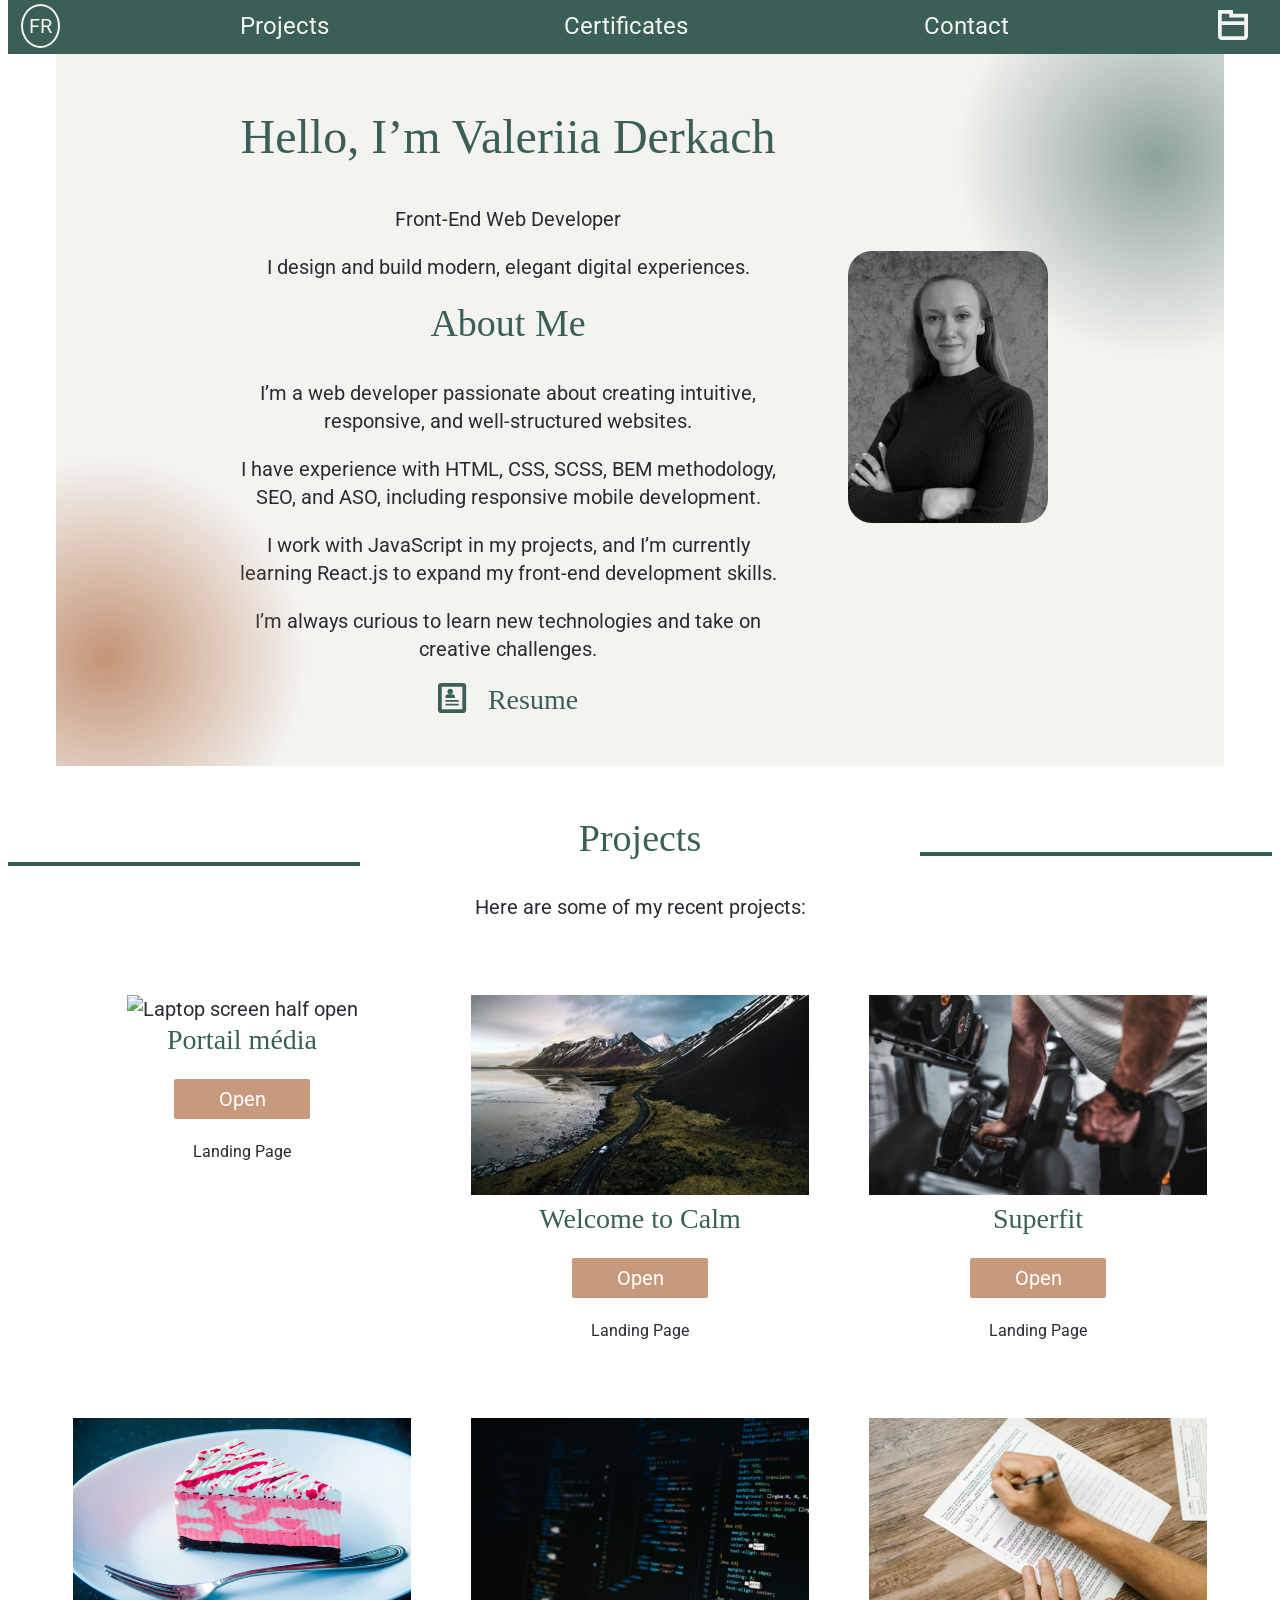
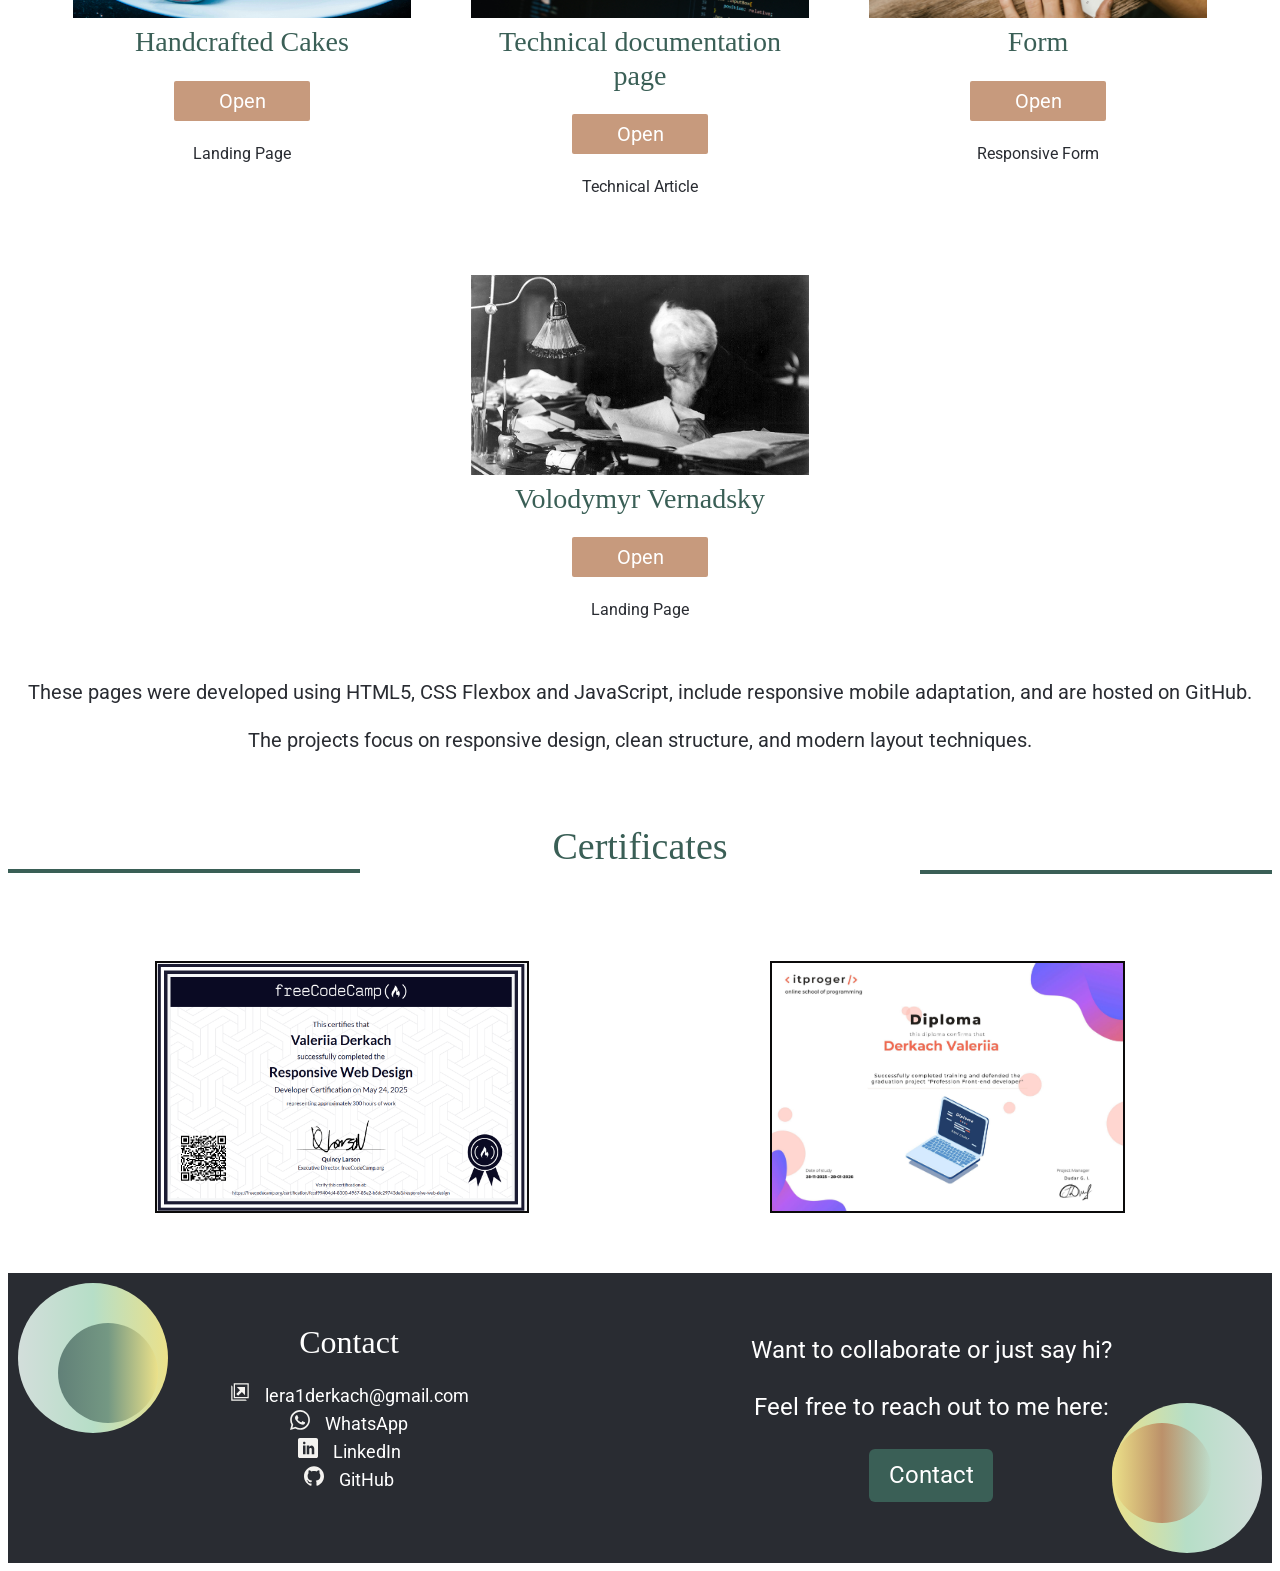
==== index.html @ 442e45a2 "Update index.html" ====
<!DOCTYPE html>
<html lang="en">
  <head>
    <meta charset="UTF-8">
    <meta name="viewport" content="width=device-width, initial-scale=1.0">
    <title>Front‑End Web Developer Valeriia Derkach</title>
    <meta name="description"
    content="Front-end development portfolio: responsive, well-structured projects using HTML, CSS & JS. Let’s build something great together.">
    <!-- Fons -->
    <link rel="preconnect" href="https://fonts.googleapis.com">
    <link rel="preconnect" href="https://fonts.gstatic.com" crossorigin>
    <link href="https://fonts.googleapis.com/css2?family=Roboto:ital,wght@0,100..900;1,100..900&display=swap" rel="stylesheet">
    <!-- Styles -->
     <link rel="stylesheet" href="css/main.css">
  </head>
<body>
  <header>
    <nav class="navbar">
      <div class="navbar-box">
      <a class="navbar-language" href="index-fr.htm">FR</a>
      </div>
      <ul class="navbar-menu">
        <li><a class="navbar-link" href="#projects">Projects</a></li>
        <li><a class="navbar-link" href="#certificates">Certificates</a></li>
        <li><a class="navbar-link" href="#contact">Contact</a></li>
      </ul>

      <div class="navbar-mob-box">
    <nav>
      <div class="navbar-menu-mob">
      <svg class="navbar-close-btn" width="30" height="30"><use href="images/icons.svg#icon-undo2"></use></svg>
      <ul>
        <li><a href="#projects">Projects</a></li>
        <li><a href="#certificates">Certificates</a></li>
        <li><a href="#contact">Contact</a></li>
      </ul>
      </div>
    </nav>
    <button class="navbar-btn-mob">Menu</button>
</div>
      <svg class="navbar-icon" id="burger" width="30" height="30"><use href="images/icons.svg#icon-folder-stroke"></use></svg>
    </nav>

    <nav id="menu" class="article-menu">
        <svg class="article-icon" id="close" width="30" height="30"><use href="images/icons.svg#icon-undo2"></use></svg>
        <h2>Interesting articles</h2>
        <div>
        <img class="article-img" src="images/articles/Best CSS Tips.jpg" alt="Desk with computer">
        <h3>Best CSS tips and life hacks for Developers</h3>
        <a class="article-btn" target="_blank" href="articles/article-3.html">Read</a>
        </div>
        <div>
        <img class="article-img" src="images/articles/SEO-Friendly HTML.jpg" alt="A half-open laptop">
        <h3>Writing clean, SEO-Friendly HTML for better search engine performance</h3>
        <a class="article-btn" target="_blank" href="articles/article-2.html">Read</a>
        </div>
        <div>
        <img class="article-img" src="images/articles/CSS сontainer.jpg" alt="Keyboard buttons">
        <h3>What іs a CSS сontainer and <br>Why do you need it?</h3>
        <a class="article-btn" target="_blank" href="articles/article-1.html">Read</a>
        </div>
        
        
    </nav>
  </header>
  <main>
    <section class="container"> 
      <div class="hero">
<div class="hero-title">
            <h1>Hello, I’m Valeriia Derkach</h1>
            <p>Front‑End Web Developer</p>
      <p>I design and build modern, elegant digital experiences.</p>
      <h2>About Me</h2>
      <p>I’m a web developer passionate about creating intuitive, responsive, and well‑structured websites.</p>
      <p>I have experience with HTML, CSS, SCSS, BEM methodology, SEO, and ASO, including responsive mobile development.</p>
        <p>I work with JavaScript in my projects, and I’m currently learning React.js to expand my front-end development skills.</p>
<p>I’m always curious to learn new technologies and take on creative challenges.  </p>
<div class="hero-resume">
<svg width="30" height="30"><use href="images/icons.svg#icon-profile"></use></svg>
<a class="hero-link" target="_blank"  
href="https://drive.google.com/file/d/1L4Jnp_3HS-lAkBVrrytMLz4IsJCe95Hv/view?usp=sharing">Resume</a>
    </div>
</div>
<img class="hero-foto" src="images/Foto Valeriia.jpg" alt="Foto Valeriia">
    <div class="hero-box-1">
    </div>
    <div class="hero-box-2">
    </div>
      </div>
    </section>

   <section class="project" id="projects">
        <div class="project-text">
            <h2 class="project-accent">Projects</h2>
            Here are some of my recent projects:
        </div>
    <div class="project-catalog">
      <div class="project-card">     
        <img class="project-picture" src="images/Portal media.jpg" alt="Laptop screen half open">
        <h3 class="project-link">Portail média</h3>
            <a class="project-btn" target="_blank" href="https://leraderkach.github.io/Portail-media/">Open</a>
            <p>Landing Page</p>
            </div>
           <div class="project-card">     
        <img class="project-picture" src="images/mountains.jpg" alt="Montagnes">
        <h3 class="project-link">Welcome to Calm</h3>
            <a class="project-btn" target="_blank" href="https://leraderkach.github.io/Welcome-to-Calm/">Open</a>
            <p>Landing Page</p>
            </div>
      <div class="project-card">
            <img class="project-picture" src="images/Sport.jpg" alt="A man does sports">
            <h3 class="project-link">Superfit</h3>
            <a class="project-btn" target="_blank" href="https://leraderkach.github.io/Superfit/">Open</a>
          <p>Landing Page</p>
          </div>
        <div class="project-card">
            <img class="project-picture" src="images/Custom Cakes.jpg" alt="Photo de gâteau">
            <h3 class="project-link">Handcrafted Cakes</h3>
            <a class="project-btn" target="_blank" href="https://leraderkach.github.io/Handcrafted-Cakes/">Open</a>
          <p>Landing Page</p>
          </div>
        <div class="project-card">
            <img class="project-picture" src="images/HTML code.jpg" alt="Code HTML sur l'écran de l'ordinateur">
            <h3 class="project-link">Technical documentation page</h3>
            <a class="project-btn" target="_blank" href="https://leraderkach.github.io/Technical-documentation-page/">Open</a>
            <p>Technical Article</p>
            </div>
        <div class="project-card">
            <img class="project-picture" src="images/Form.jpg" alt="Un formulaire qu'une personne remplit">
            <h3 class="project-link">Form</h3>
            <a class="project-btn" target="_blank" href="https://leraderkach.github.io/Form/">Open</a>
            <p>Responsive Form</p>
            </div>
        <div class="project-card">
          <img class="project-picture" src="images/Volodymyr Vernadsky.jpg" alt="Photo de Volodymyr Vernadsky">
          <h3 class="project-link">Volodymyr Vernadsky</h3>
            <a class="project-btn" target="_blank" href="https://leraderkach.github.io/Volodymyr-Vernadsky/">Open</a>
            <p>Landing Page</p>
            </div>
            <!--<div class="project-card">     
        <img class="project-picture" src="images/Game by cards.jpg" alt="Game by cards">
        <h3 class="project-link">Online games Cosmobet</h3>
            <a class="project-btn" target="_blank" href="https://leraderkach.github.io/Cosmobet-game/">Open</a>
            <p>Game Landing Page</p>
            </div>-->
            <div>
<p>These pages were developed using HTML5, CSS Flexbox and JavaScript, include responsive mobile adaptation, and are hosted on GitHub.</p>
        <p>The projects focus on responsive design, clean structure, and modern layout techniques.</p>
        </section>
      <section class="container certifies" id="certificates">
        <h2 class="certifies-accent">Certificates</h2>
        <div class="certifies-box">
        <img class="certifies-image" src="images/Certifies Web Design.png" alt="Certifies_Web_Design">
        <img class="certifies-image" src="images/diplom_Front_end.jpg" alt="Certifies_Web_Design">
        </div>
            </div>
     </div>
    </section>
  </main>
  <footer class="footer" id="contact">
    <div class="footer-address-section">
  <h3>Contact</h3>
<ul class="footer-nav">
<li>
  <svg class="footer-icons" width="20" height="20"><use href="images/icons.svg#icon-new-tab"></use></svg>
  <a class="footer-address" target="_blank" href="mailto:lera1derkach@gmail.com">lera1derkach@gmail.com</a></li>
<li>
  <svg class="footer-icons" width="20" height="20"><use href="images/icons.svg#icon-whatsapp"></use></svg>
  <a class="footer-address" target="_blank" href="https://wa.me/qr/GEE2BHAWC2JWI1">WhatsApp</a></li>
<li>
  <svg class="footer-icons" width="20" height="20"><use href="images/icons.svg#icon-linkedin"></use></svg>
  <a class="footer-address" target="_blank" href="https://www.linkedin.com/in/%D0%B2%D0%B0%D0%BB%D0%B5%D1%80%D1%96%D1%8F-%D0%B4%D0%B5%D1%80%D0%BA%D0%B0%D1%87-63a597275/?trk=opento_sprofile_pfeditor">LinkedIn</a></li>
<li>
  <svg class="footer-icons" width="20" height="20"><use href="images/icons.svg#icon-github"></use></svg>
  <a class="footer-address" target="_blank" href="https://github.com/LeraDerkach">GitHub</a></li>
</ul>
</div>
<div class="footer-contact">
        <div>
            <p>Want to collaborate or just say hi?</p>
            <p>Feel free to reach out to me here:</p>
        </div>
<a class="footer-button" target="_blank" href="mailto:lera1derkach@gmail.com">Сontact</a>
      </div>
       <div class="footer-box-1">
    </div>
    <div class="footer-box-2">
    </div>
    <div class="footer-box-3">
    </div>
    <div class="footer-box-4">
    </div>
  </footer>
  <script src="js/main.js"></script>

</body>
---- css/main.css ----
/* base */
*,
*::before,
*::after {
  box-sizing: border-box;
}

ul {
  list-style-type: none;
}

.container {
  width: 100%;
  max-width: 1440px;
  margin: 0 auto;
  padding: 0 16px;
}

body {
  font-family: "Roboto", sans-serif;
  font-size: 20px;
  font-weight: 400;
  line-height: 1.4;
  color: var(--color-dark);
  text-align: center;
}

h1, h2, h3, p {
  margin-top: 0;
}

h1 {
  font-family: "Source Serif Pro";
  font-weight: 400;
  font-size: 48px;
  line-height: 1.2;
  color: var(--main-color);
}

h2 {
  font-family: "Source Serif Pro";
  font-weight: 400;
  font-size: 38px;
  line-height: 1.2;
  color: var(--main-color);
}

h3 {
  font-family: "Source Serif Pro";
  font-weight: 400;
  font-size: 32px;
  line-height: 1.2;
  color: var(--text-light);
  margin: 0;
}

a {
  text-decoration: none;
}

:hover {
  cursor: pointer;
}

:root {
  --main-color: #3A5F56;
  --text-light: #FFFFFF;
  --color-dark: #292C32;
  --color-link: #F4F3F0;
  --color-hover: #7a9f96;
  --color-background: #d6dbd7;
}

.article-menu {
  display: none;
  position: fixed;
  z-index: 3;
  top: 0;
  right: -250px;
  width: 250px;
  height: 100vh;
  background-color: var(--color-background);
  border: 2px solid black;
  padding: 20px;
  overflow-y: scroll;
}
.article-menu h3 {
  color: black;
  font-size: 20px;
}
.article-menu.active {
  display: block;
  animation: sliderIn 0.3s forwards;
}
.article-btn {
  display: inline-block;
  width: 140px;
  height: auto;
  border-radius: 4px;
  border: 2px solid var(--text-light);
  background-color: #c79a7d;
  color: var(--text-light);
  padding: 6px;
  margin: 20px;
  transition: transform 0.5 ease-in-out;
}
.article-btn:hover {
  box-shadow: 0px 0px 15px 15px var(--color-hover);
}
.article-icon {
  fill: var(--main-color);
  transition: transform 0.5s ease;
}
.article-icon:hover {
  transform: rotate(-20deg);
  box-shadow: 0px 0px 8px 12px var(--color-hover);
}
.article-img {
  width: 200px;
  height: 150px;
  border-radius: 2px;
  border: 2px solid black;
}

@keyframes sliderIn {
  from {
    right: -250px;
  }
  to {
    right: 0;
  }
}
.footer {
  display: flex;
  width: 100%;
  min-height: 279px;
  margin: 0 auto;
  background-color: var(--color-dark);
  padding: 50px;
  color: var(--text-light);
  position: relative;
}
.footer-address-section {
  width: 50%;
}
.footer-nav {
  padding: 0;
}
.footer-icons {
  fill: var(--color-link);
  margin-right: 10px;
}
.footer-address {
  font-size: 18px;
  color: var(--text-light);
  padding: 0;
}
.footer-address:hover {
  text-decoration: underline;
}
.footer-contact {
  display: flex;
  justify-content: center;
  flex-direction: column;
  width: 50%;
  font-size: 24px;
}
.footer-button {
  display: inline-block;
  width: 124px;
  height: auto;
  border-radius: 6px;
  background-color: var(--main-color);
  font-size: 24px;
  color: var(--color-light);
  padding: 10px;
  margin: 0 auto;
  transition: transform 0.5s ease-in-out;
}
.footer-button:hover:hover {
  border: var(--color-hover) 2px solid;
  box-shadow: 0px 0px 15px 15px var(--color-hover);
  transform: scale(1.2);
}
.footer-box-1 {
  position: absolute;
  width: 150px;
  height: 150px;
  border-radius: 50%;
  top: 10px;
  left: 10px;
  background: linear-gradient(90deg, rgb(211, 222, 219) 0%, rgb(182, 222, 199) 50%, rgb(235, 225, 138) 100%);
}
.footer-box-2 {
  position: absolute;
  width: 100px;
  height: 100px;
  border-radius: 50%;
  top: 50px;
  left: 50px;
  background: linear-gradient(90deg, rgb(97, 128, 120) 0%, rgb(116, 152, 131) 50%, rgb(235, 225, 138) 100%);
}
.footer-box-3 {
  position: absolute;
  width: 150px;
  height: 150px;
  border-radius: 50%;
  bottom: 10px;
  right: 10px;
  background: linear-gradient(90deg, rgb(235, 225, 138) 0%, rgb(182, 222, 199) 50%, rgb(211, 222, 219) 100%);
}
.footer-box-4 {
  position: absolute;
  width: 100px;
  height: 100px;
  border-radius: 50%;
  bottom: 40px;
  right: 60px;
  background: linear-gradient(90deg, rgb(235, 225, 138) 0%, rgba(184, 125, 88, 0.8) 50%, rgba(184, 125, 88, 0) 100%);
}

@media (max-width: 768px) {
  .footer {
    flex-direction: column;
    align-items: center;
  }
  .footer-address-section {
    width: auto;
  }
  .footer-contact {
    width: auto;
    margin: 20px;
    padding: 10px;
    background: linear-gradient(90deg, rgb(97, 128, 120) 0%, rgb(116, 152, 131) 50%, rgb(235, 225, 138) 100%);
    box-shadow: 18px -18px 20px 8px rgb(116, 152, 131), -1em 18px 2em 0px rgb(235, 225, 138);
  }
  .footer-button:hover {
    border: var(--color-background) 2px solid;
    box-shadow: 0px 0px 5px 5px var(--color-background);
    transform: scale(1);
  }
  .footer-box-1, .footer-box-2, .footer-box-3, .footer-box-4 {
    display: none;
  }
}
.hero {
  display: flex;
  justify-content: center;
  gap: 64px;
  max-width: 1168px;
  margin: 0 auto;
  background-color: var(--color-link);
  position: relative;
  overflow: hidden;
}
.hero-title {
  width: 552px;
  padding: 100px 0 50px 0;
  position: relative;
}
.hero-resume {
  display: flex;
  justify-content: center;
  gap: 20px;
  fill: var(--main-color);
}
.hero-link {
  font-family: "Source Serif Pro";
  font-weight: 400;
  font-size: 28px;
  line-height: 1.2;
  color: var(--main-color);
  transition: transform 1s ease;
}
.hero-link:hover {
  background-color: var(--color-hover);
  color: var(--text-light);
}
.hero-link:hover:hover {
  border: var(--color-hover) 2px solid;
  box-shadow: 0px 0px 15px 15px var(--color-hover);
  transform: scale(1.2);
}
.hero-foto {
  width: 200px;
  height: 272px;
  border-radius: 24px;
  margin: auto 0;
}
.hero-box-1 {
  position: absolute;
  width: 400px;
  height: 400px;
  top: -50px;
  left: 900px;
  background: radial-gradient(50% 50% at 50% 50%, rgba(58, 95, 86, 0.55) 0%, rgba(58, 95, 86, 0) 100%);
}
.hero-box-2 {
  position: absolute;
  width: 400px;
  height: 400px;
  top: 450px;
  left: -150px;
  background: radial-gradient(50% 50% at 50% 50%, rgba(184, 125, 88, 0.8) 0%, rgba(184, 125, 88, 0) 100%);
}

@media (max-width: 768px) {
  .hero-title {
    width: 100%;
    margin: 0 auto;
  }
  .hero-foto {
    display: none;
  }
  .hero-box-1 {
    left: 200px;
  }
  .hero-box-2 {
    left: -250px;
  }
}
.navbar {
  width: 100%;
  background-color: var(--main-color);
  display: flex;
  justify-content: center;
  position: fixed;
  top: 0;
  z-index: 2;
}
.navbar-box {
  width: 5%;
  padding: 4px;
}
.navbar-language {
  display: inline-block;
  color: var(--color-link);
  padding: 6px;
  border: 2px solid var(--color-link);
  border-radius: 50%;
  transition: transform 0.5s ease;
}
.navbar-language:hover {
  transform: rotate(-20deg);
  box-shadow: 0px 0px 8px 12px var(--color-hover);
}
.navbar-menu {
  width: 80%;
  margin: 0 auto;
  padding: 10px;
  display: flex;
  justify-content: space-around;
}
.navbar-icon {
  fill: var(--color-link);
  margin: 10px auto;
  transition: transform 0.5s ease;
}
.navbar-icon:hover {
  transform: rotate(20deg);
  box-shadow: 0px 0px 8px 12px var(--color-hover);
}
.navbar-mob-box {
  display: none;
}
.navbar-link {
  font-size: 24px;
  color: var(--color-link);
  text-decoration: none;
}
.navbar-link:hover {
  text-decoration: underline;
  color: var(--text-dark);
}

@media (max-width: 768px) {
  .navbar {
    justify-content: space-around;
  }
  .navbar-box {
    width: auto;
  }
  .navbar-menu {
    display: none;
  }
  .navbar-mob-box {
    display: inline-block;
    position: relative;
  }
  .navbar-btn-mob {
    width: 80px;
    padding: 6px;
    color: var(--text-light);
    background-color: var(--color-hover);
    border: 2px solid var(--text-light);
    border-radius: 4px;
    margin: 10px;
    /* cursor: pointer; */
  }
  .navbar-menu-mob {
    display: none;
    position: absolute;
    background: #ccc;
    border: 2px solid black;
    list-style: none;
    padding: 10px;
    margin: 0;
    width: 150px;
  }
  .navbar-menu-mob.active {
    display: block;
    width: auto;
    height: auto;
    background-color: var(--color-background);
    border: 4px solid var(--text-light);
    border-radius: 4px;
    box-shadow: inset 0px -1em 2em 2px var(--color-hover);
    position: absolute;
    z-index: 3;
    top: 40px;
    right: -30px;
  }
  .navbar-menu-mob.active ul {
    padding: 10px;
  }
  .navbar-menu-mob.active ul a {
    font-size: 20px;
    color: var(--main-color);
    text-decoration: none;
  }
  .navbar-close-btn {
    fill: var(--main-color);
    transition: transform 0.5s ease;
  }
  .navbar-close-btn:hover {
    transform: rotate(-20deg);
    box-shadow: 0px 0px 8px 12px var(--color-hover);
  }
  .navbar-icon {
    margin: 10px;
  }
}
.project {
  position: relative;
  width: 100%;
  max-width: 1440px;
  padding: 50px 20px;
  margin: 0 auto;
}
.project-text {
  height: 159px;
  margin: 0 auto;
}
.project-accent::before, .project-accent::after {
  position: absolute;
  display: block;
  width: 352px;
  border: 2px solid var(--main-color);
  content: "";
}
.project-accent::before {
  right: 0;
  top: 86px;
}
.project-accent::after {
  left: 0;
}
.project-catalog {
  display: flex;
  flex-wrap: wrap;
  gap: 20px;
  justify-content: center;
}
.project-card {
  width: 378px;
  padding: 20px;
  transition: transform 0.5s ease-in-out;
}
.project-card p {
  font-size: 16px;
}
.project-card:hover {
  box-shadow: 0px 0px 15px 15px var(--color-hover);
}
.project-picture {
  width: 100%;
  height: 200px;
}
.project-link {
  font-family: "Source Serif Pro";
  font-weight: 400;
  font-size: 28px;
  line-height: 1.2;
  color: var(--main-color);
}
.project-link:hover {
  transform: scale(1.05);
  transition: transform 0.3s ease;
}
.project-btn {
  display: inline-block;
  width: 140px;
  height: auto;
  border-radius: 4px;
  border: 2px solid var(--text-light);
  background-color: #c79a7d;
  color: var(--text-light);
  padding: 6px;
  margin: 20px;
  transition: transform 0.5 ease-in-out;
}
.project-btn:hover {
  box-shadow: 0px 0px 15px 15px var(--color-hover);
}

@media (max-width: 768px) {
  .project-accent::before, .project-accent::after {
    width: 100px;
  }
  .project-card {
    width: 100%;
    height: auto;
  }
}
.certifies {
  position: relative;
}
.certifies-accent::before, .certifies-accent::after {
  position: absolute;
  display: block;
  width: 352px;
  border: 2px solid var(--main-color);
  content: "";
}
.certifies-accent::before {
  right: 0;
  top: 46px;
}
.certifies-accent::after {
  left: 0;
}
.certifies-box {
  display: flex;
  flex-wrap: wrap;
  justify-content: space-around;
  padding: 60px 20px;
  gap: 20px;
}
.certifies-image {
  height: 252px;
  border: 2px solid #0b0a0a;
  transition: transform 0.5s ease-in-out;
}
.certifies-image:hover {
  border: var(--color-hover) 2px solid;
  box-shadow: 0px 0px 15px 15px var(--color-hover);
  transform: scale(1.4);
}

@media (max-width: 768px) {
  .certifies-accent::before, .certifies-accent::after {
    width: 100px;
  }
  .certifies-box {
    flex-direction: column;
  }
  .certifies-image {
    width: 100%;
    height: auto;
  }
}/*# sourceMappingURL=main.css.map */
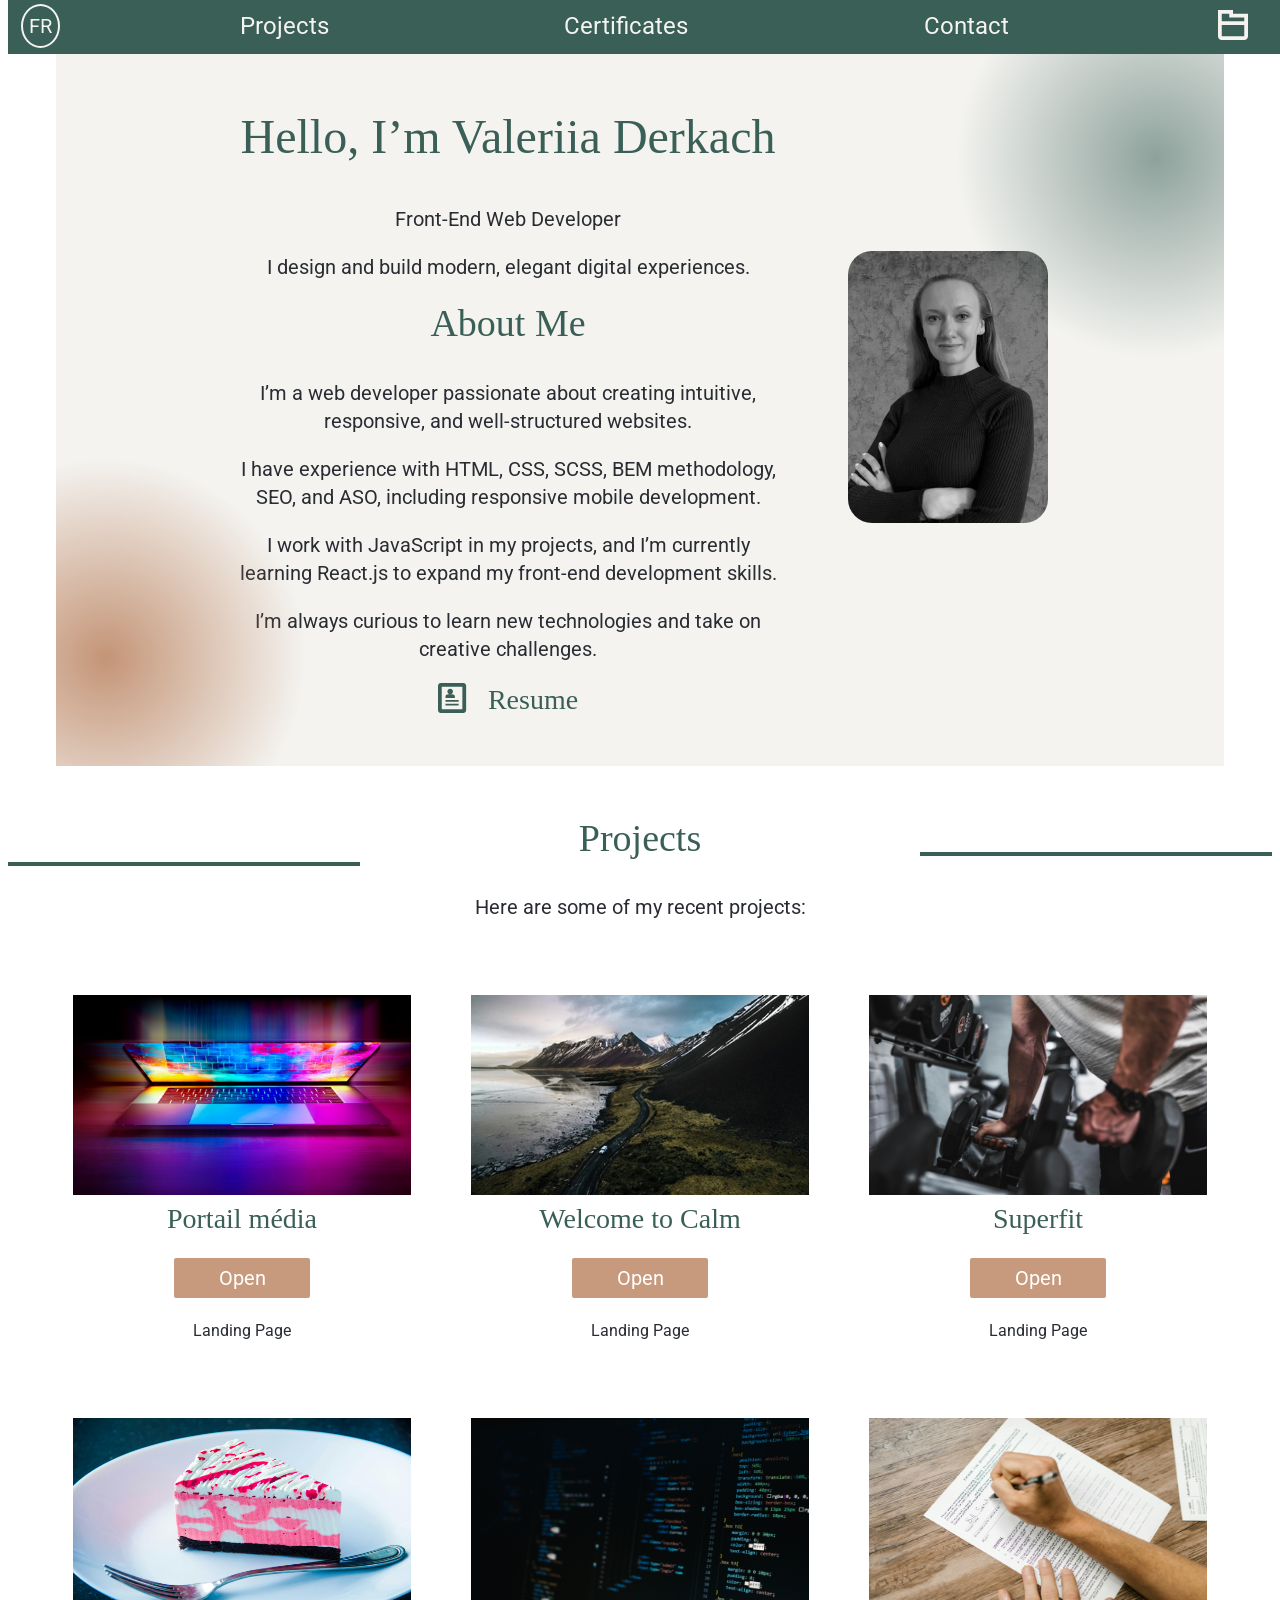
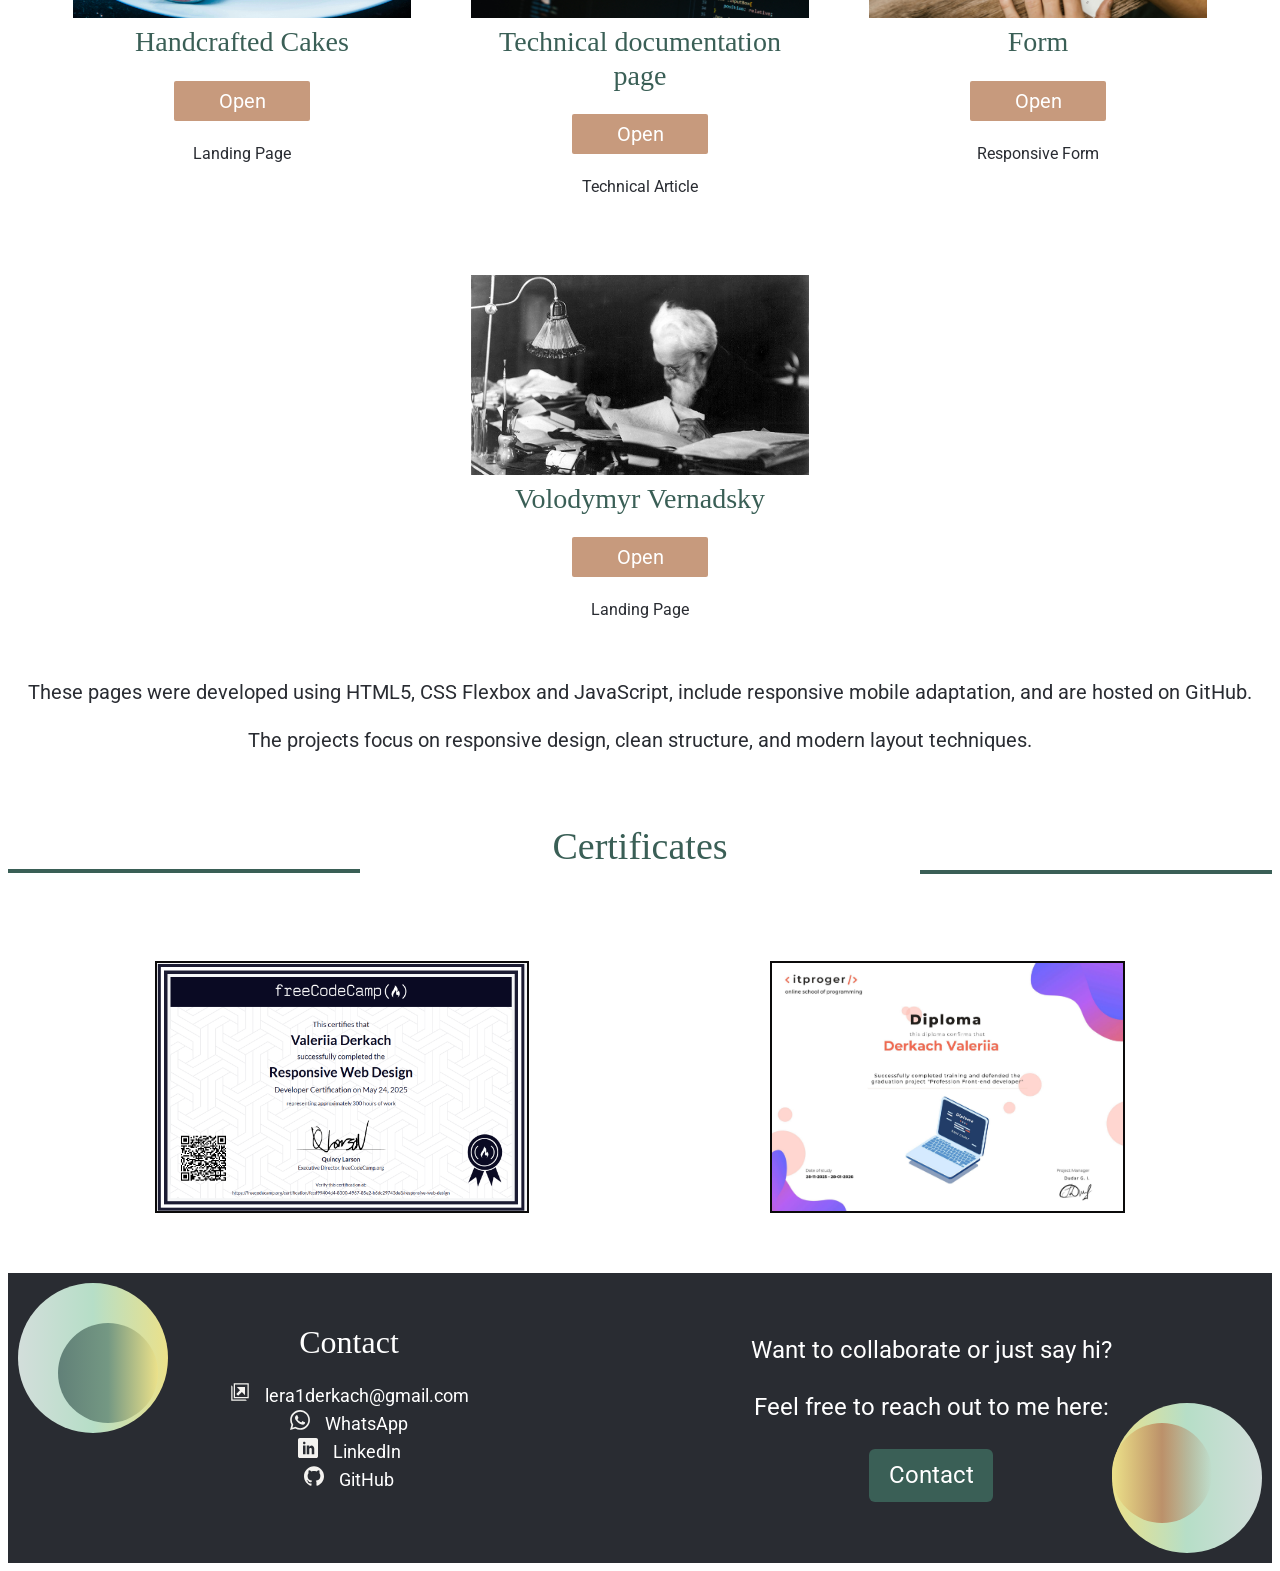
==== commit 40bc249c: "Update index.html" ====
--- a/index.html
+++ b/index.html
@@ -17,7 +17,7 @@
   <header>
     <nav class="navbar">
       <div class="navbar-box">
-      <a class="navbar-language" href="index-fr.htm">FR</a>
+      <a class="navbar-language" href="index-fr.html">FR</a>
       </div>
       <ul class="navbar-menu">
         <li><a class="navbar-link" href="#projects">Projects</a></li>
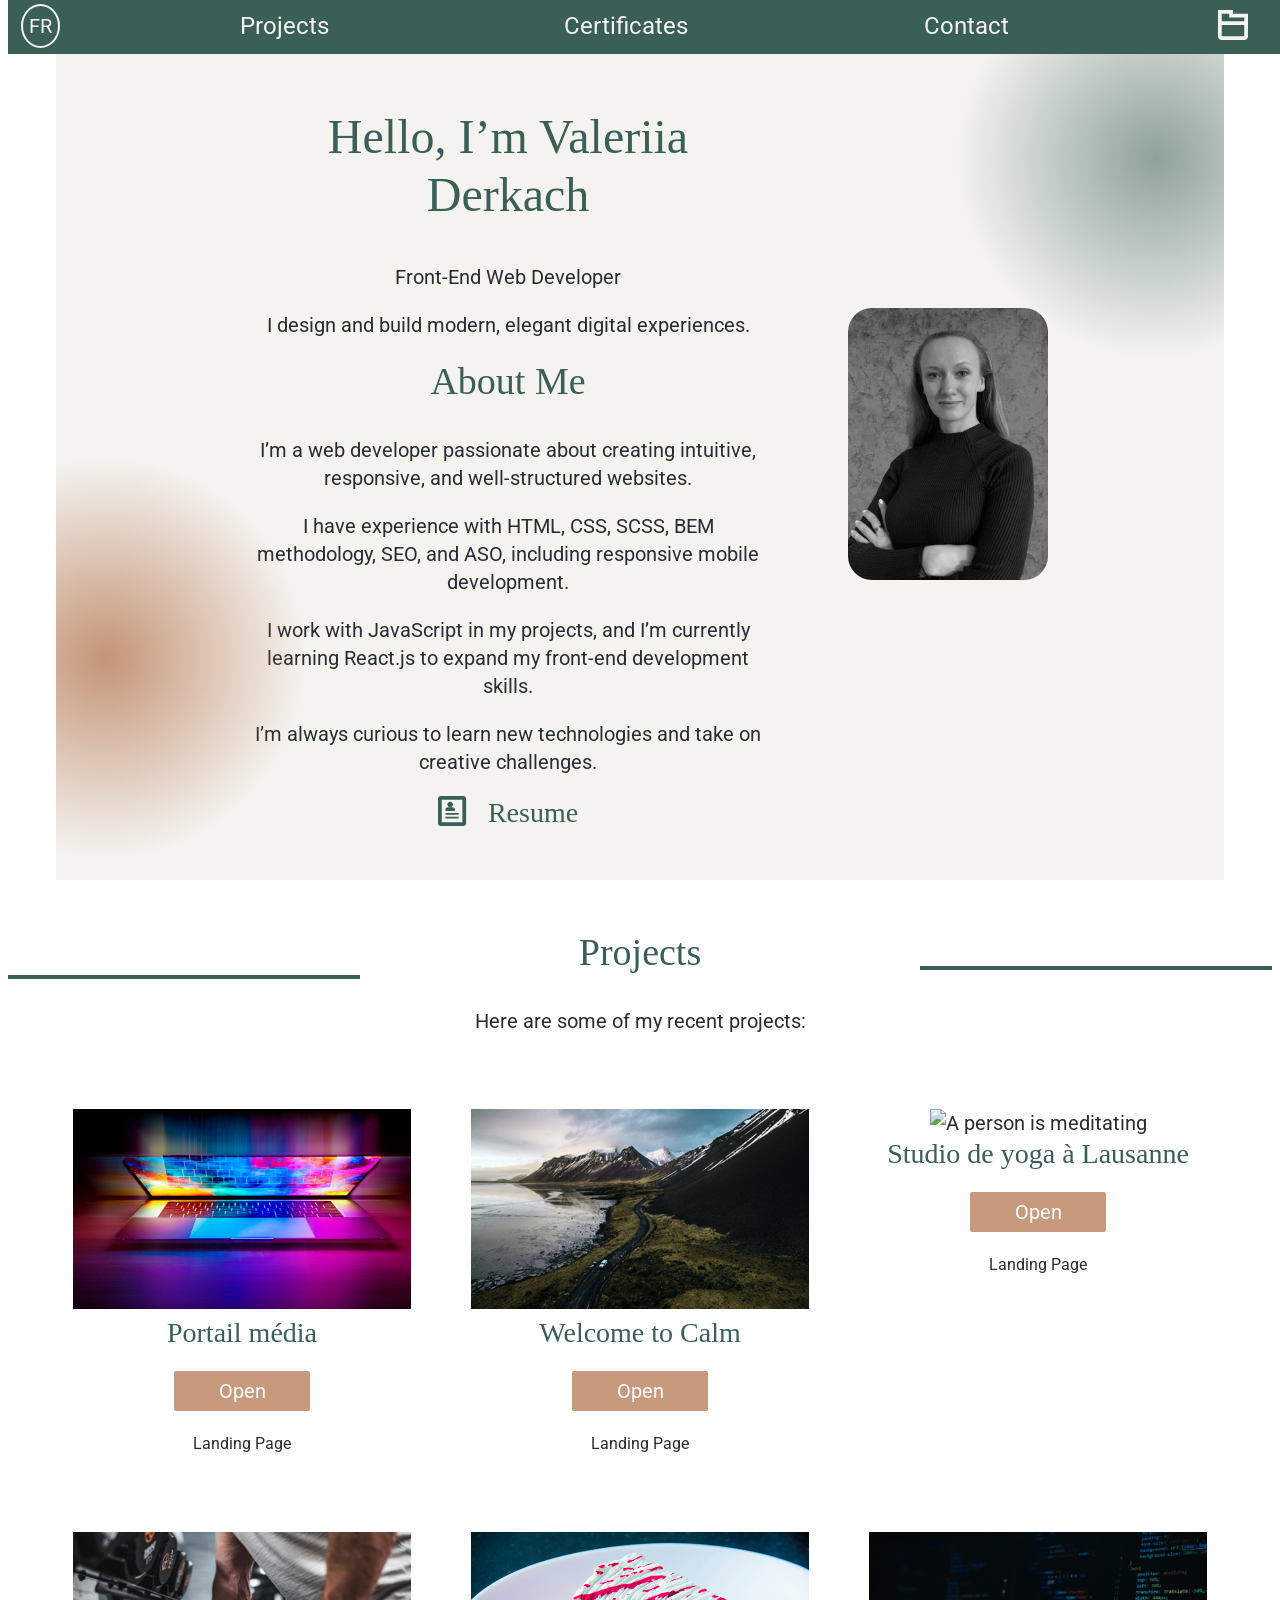
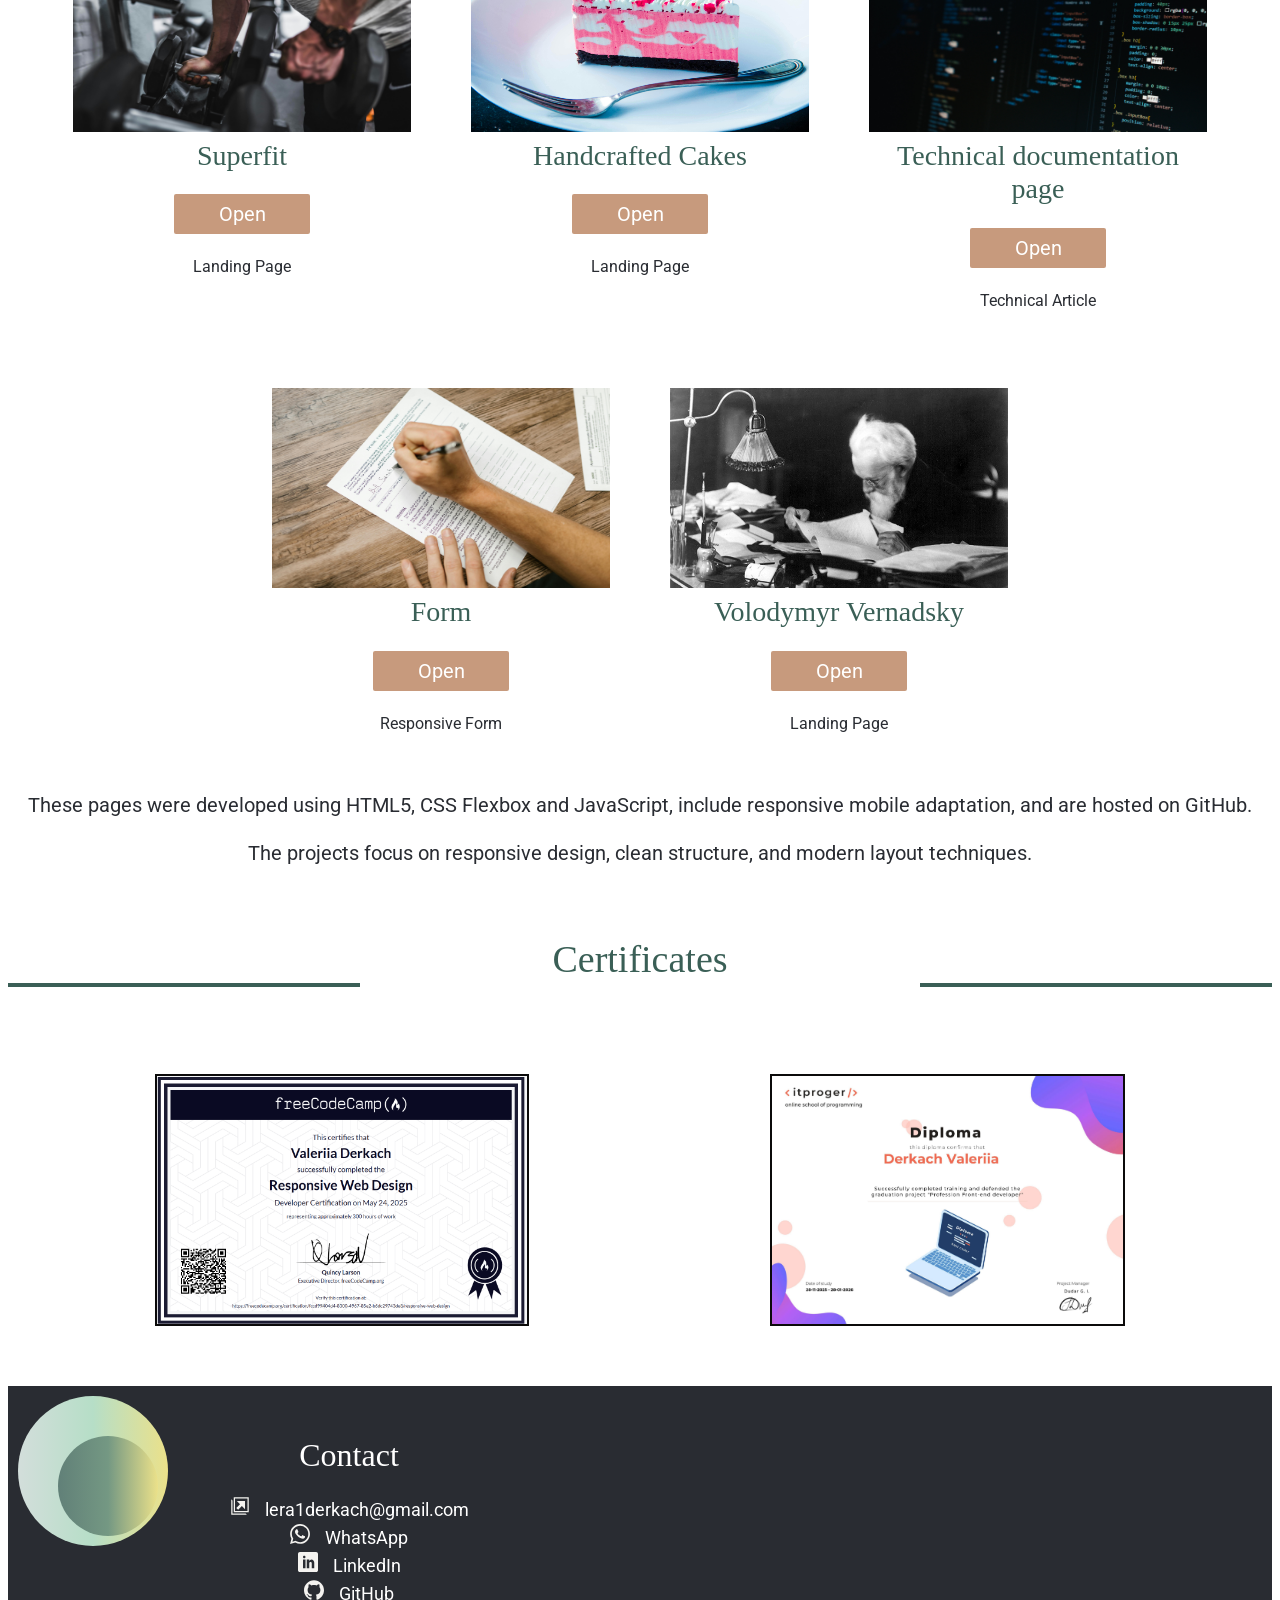
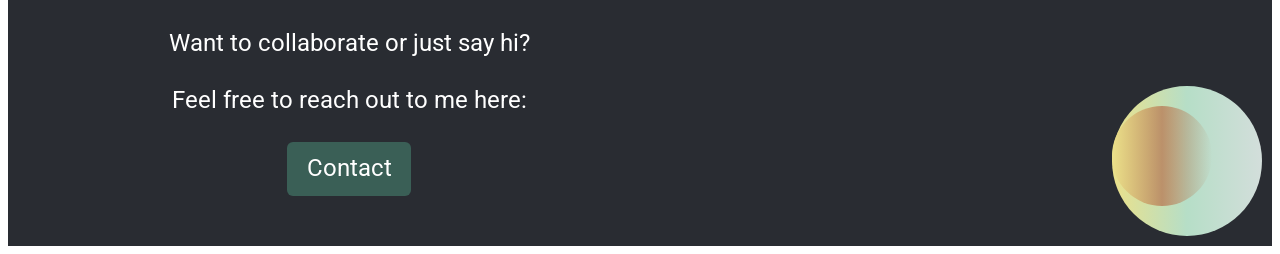
==== commit 2cdce0a8: "Update index.html" ====
--- a/index.html
+++ b/index.html
@@ -59,8 +59,6 @@
         <h3>What іs a CSS сontainer and <br>Why do you need it?</h3>
         <a class="article-btn" target="_blank" href="articles/article-1.html">Read</a>
         </div>
-        
-        
     </nav>
   </header>
   <main>
@@ -88,14 +86,20 @@
     </div>
       </div>
     </section>
-
    <section class="project" id="projects">
         <div class="project-text">
             <h2 class="project-accent">Projects</h2>
             Here are some of my recent projects:
         </div>
     <div class="project-catalog">
-      <div class="project-card">     
+       <!--<div class="project-card">     
+        <img class="project-picture" src="#" alt="#">
+        <h3 class="project-link">#</h3>
+            <a class="project-btn" target="_blank" href="#">Open</a>
+            <p>Landing Page</p>
+            </div>-->
+
+       <div class="project-card">     
         <img class="project-picture" src="images/Portal media.jpg" alt="Laptop screen half open">
         <h3 class="project-link">Portail média</h3>
             <a class="project-btn" target="_blank" href="https://leraderkach.github.io/Portail-media/">Open</a>
@@ -107,12 +111,23 @@
             <a class="project-btn" target="_blank" href="https://leraderkach.github.io/Welcome-to-Calm/">Open</a>
             <p>Landing Page</p>
             </div>
+
+            <div class="project-card">     
+        <img class="project-picture" src="images/Yoga.jpg" alt="A person is meditating">
+        <h3 class="project-link">Studio de yoga à Lausanne</h3>
+            <a class="project-btn" target="_blank" href="https://leraderkach.github.io/bootstrap/">Open</a>
+            <p>Landing Page</p>
+            </div>
+            
       <div class="project-card">
             <img class="project-picture" src="images/Sport.jpg" alt="A man does sports">
             <h3 class="project-link">Superfit</h3>
             <a class="project-btn" target="_blank" href="https://leraderkach.github.io/Superfit/">Open</a>
           <p>Landing Page</p>
           </div>
+
+          
+
         <div class="project-card">
             <img class="project-picture" src="images/Custom Cakes.jpg" alt="Photo de gâteau">
             <h3 class="project-link">Handcrafted Cakes</h3>
@@ -137,11 +152,12 @@
             <a class="project-btn" target="_blank" href="https://leraderkach.github.io/Volodymyr-Vernadsky/">Open</a>
             <p>Landing Page</p>
             </div>
+       
             <!--<div class="project-card">     
-        <img class="project-picture" src="images/Game by cards.jpg" alt="Game by cards">
-        <h3 class="project-link">Online games Cosmobet</h3>
-            <a class="project-btn" target="_blank" href="https://leraderkach.github.io/Cosmobet-game/">Open</a>
-            <p>Game Landing Page</p>
+        <img class="project-picture" src="#" alt="#">
+        <h3 class="project-link">#</h3>
+            <a class="project-btn" target="_blank" href="#">Open</a>
+            <p>Landing Page</p>
             </div>-->
             <div>
 <p>These pages were developed using HTML5, CSS Flexbox and JavaScript, include responsive mobile adaptation, and are hosted on GitHub.</p>
--- a/css/main.css
+++ b/css/main.css
@@ -56,10 +56,6 @@
 
 a {
   text-decoration: none;
-}
-
-:hover {
-  cursor: pointer;
 }
 
 :root {
@@ -131,7 +127,6 @@
   }
 }
 .footer {
-  display: flex;
   width: 100%;
   min-height: 279px;
   margin: 0 auto;
@@ -255,7 +250,7 @@
 }
 .hero-title {
   width: 552px;
-  padding: 100px 0 50px 0;
+  padding: 100px 10px 50px 10px;
   position: relative;
 }
 .hero-resume {
@@ -320,10 +315,10 @@
   }
 }
 .navbar {
+  display: flex;
+  justify-content: center;
   width: 100%;
   background-color: var(--main-color);
-  display: flex;
-  justify-content: center;
   position: fixed;
   top: 0;
   z-index: 2;
@@ -467,9 +462,9 @@
 }
 .project-catalog {
   display: flex;
+  justify-content: center;
   flex-wrap: wrap;
   gap: 20px;
-  justify-content: center;
 }
 .project-card {
   width: 378px;
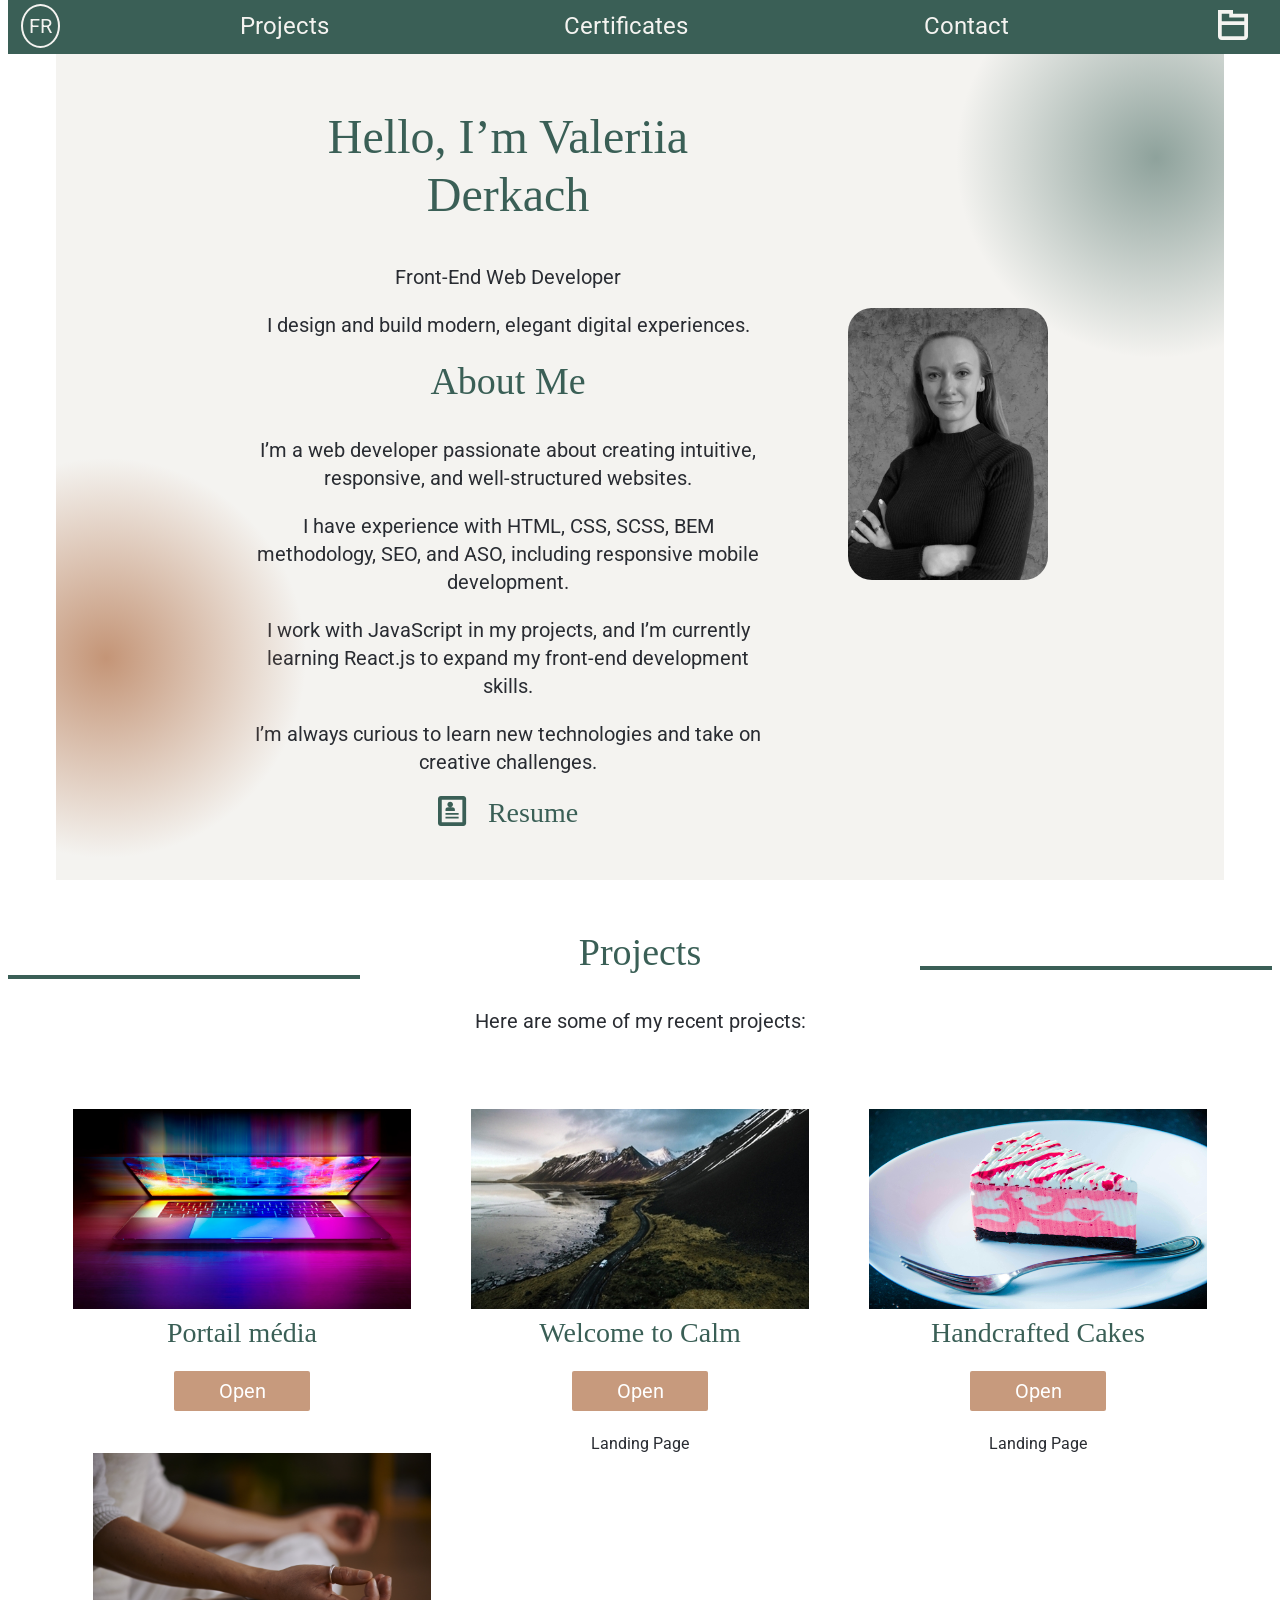
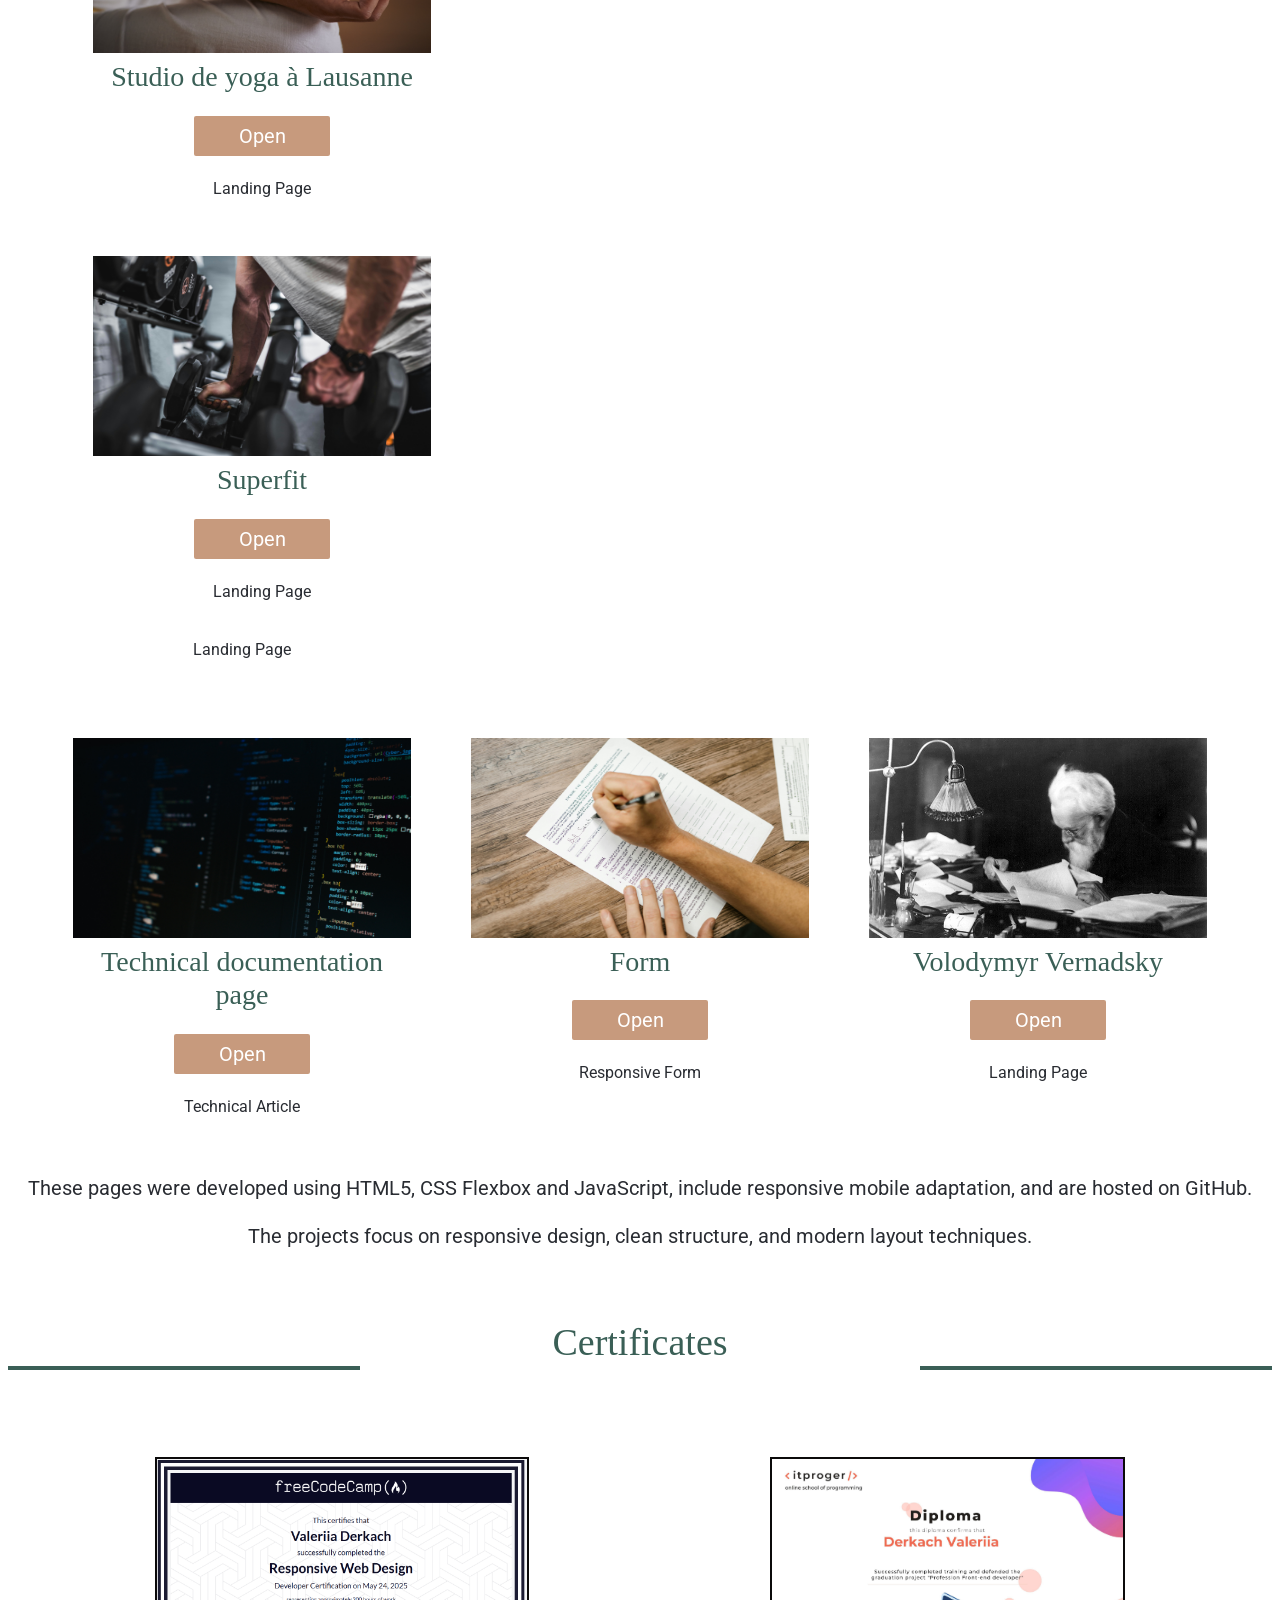
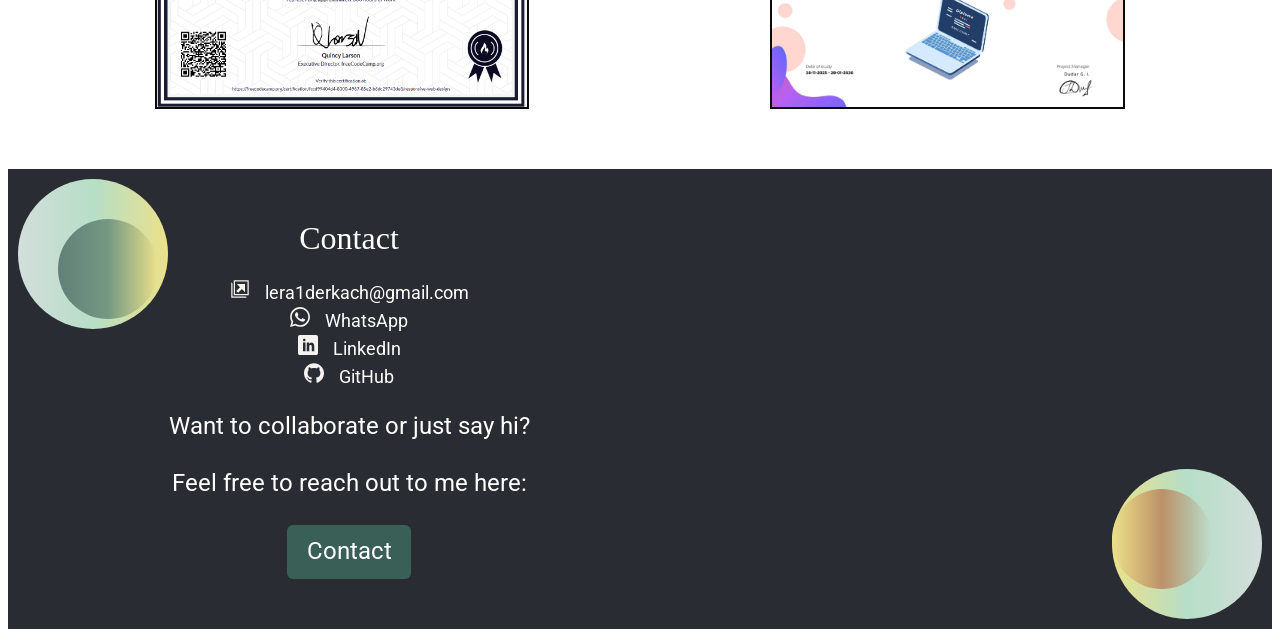
==== commit 83048eee: "Update index.html" ====
--- a/index.html
+++ b/index.html
@@ -103,14 +103,7 @@
         <img class="project-picture" src="images/Portal media.jpg" alt="Laptop screen half open">
         <h3 class="project-link">Portail média</h3>
             <a class="project-btn" target="_blank" href="https://leraderkach.github.io/Portail-media/">Open</a>
-            <p>Landing Page</p>
-            </div>
-           <div class="project-card">     
-        <img class="project-picture" src="images/mountains.jpg" alt="Montagnes">
-        <h3 class="project-link">Welcome to Calm</h3>
-            <a class="project-btn" target="_blank" href="https://leraderkach.github.io/Welcome-to-Calm/">Open</a>
-            <p>Landing Page</p>
-            </div>
+           
 
             <div class="project-card">     
         <img class="project-picture" src="images/Yoga.jpg" alt="A person is meditating">
@@ -126,7 +119,14 @@
           <p>Landing Page</p>
           </div>
 
-          
+         <p>Landing Page</p>
+            </div>
+           <div class="project-card">     
+        <img class="project-picture" src="images/mountains.jpg" alt="Montagnes">
+        <h3 class="project-link">Welcome to Calm</h3>
+            <a class="project-btn" target="_blank" href="https://leraderkach.github.io/Welcome-to-Calm/">Open</a>
+            <p>Landing Page</p>
+            </div>  
 
         <div class="project-card">
             <img class="project-picture" src="images/Custom Cakes.jpg" alt="Photo de gâteau">
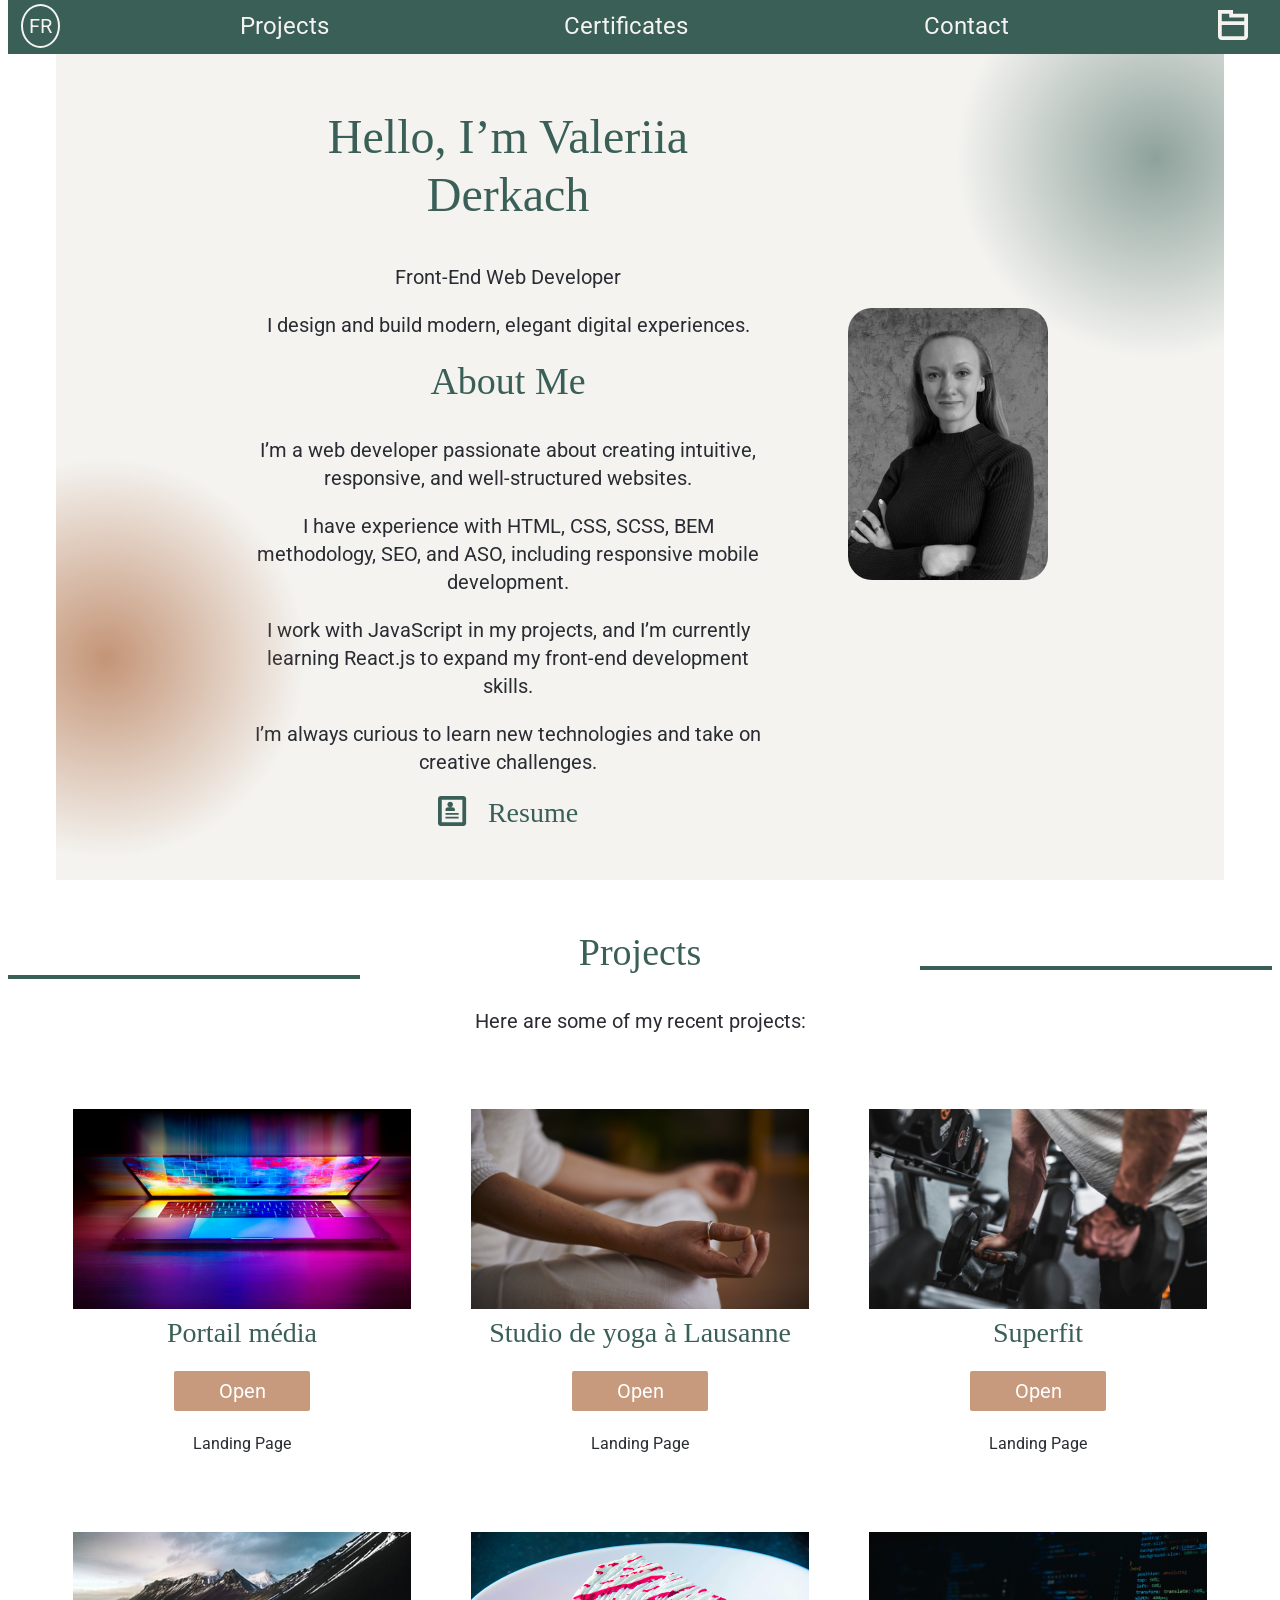
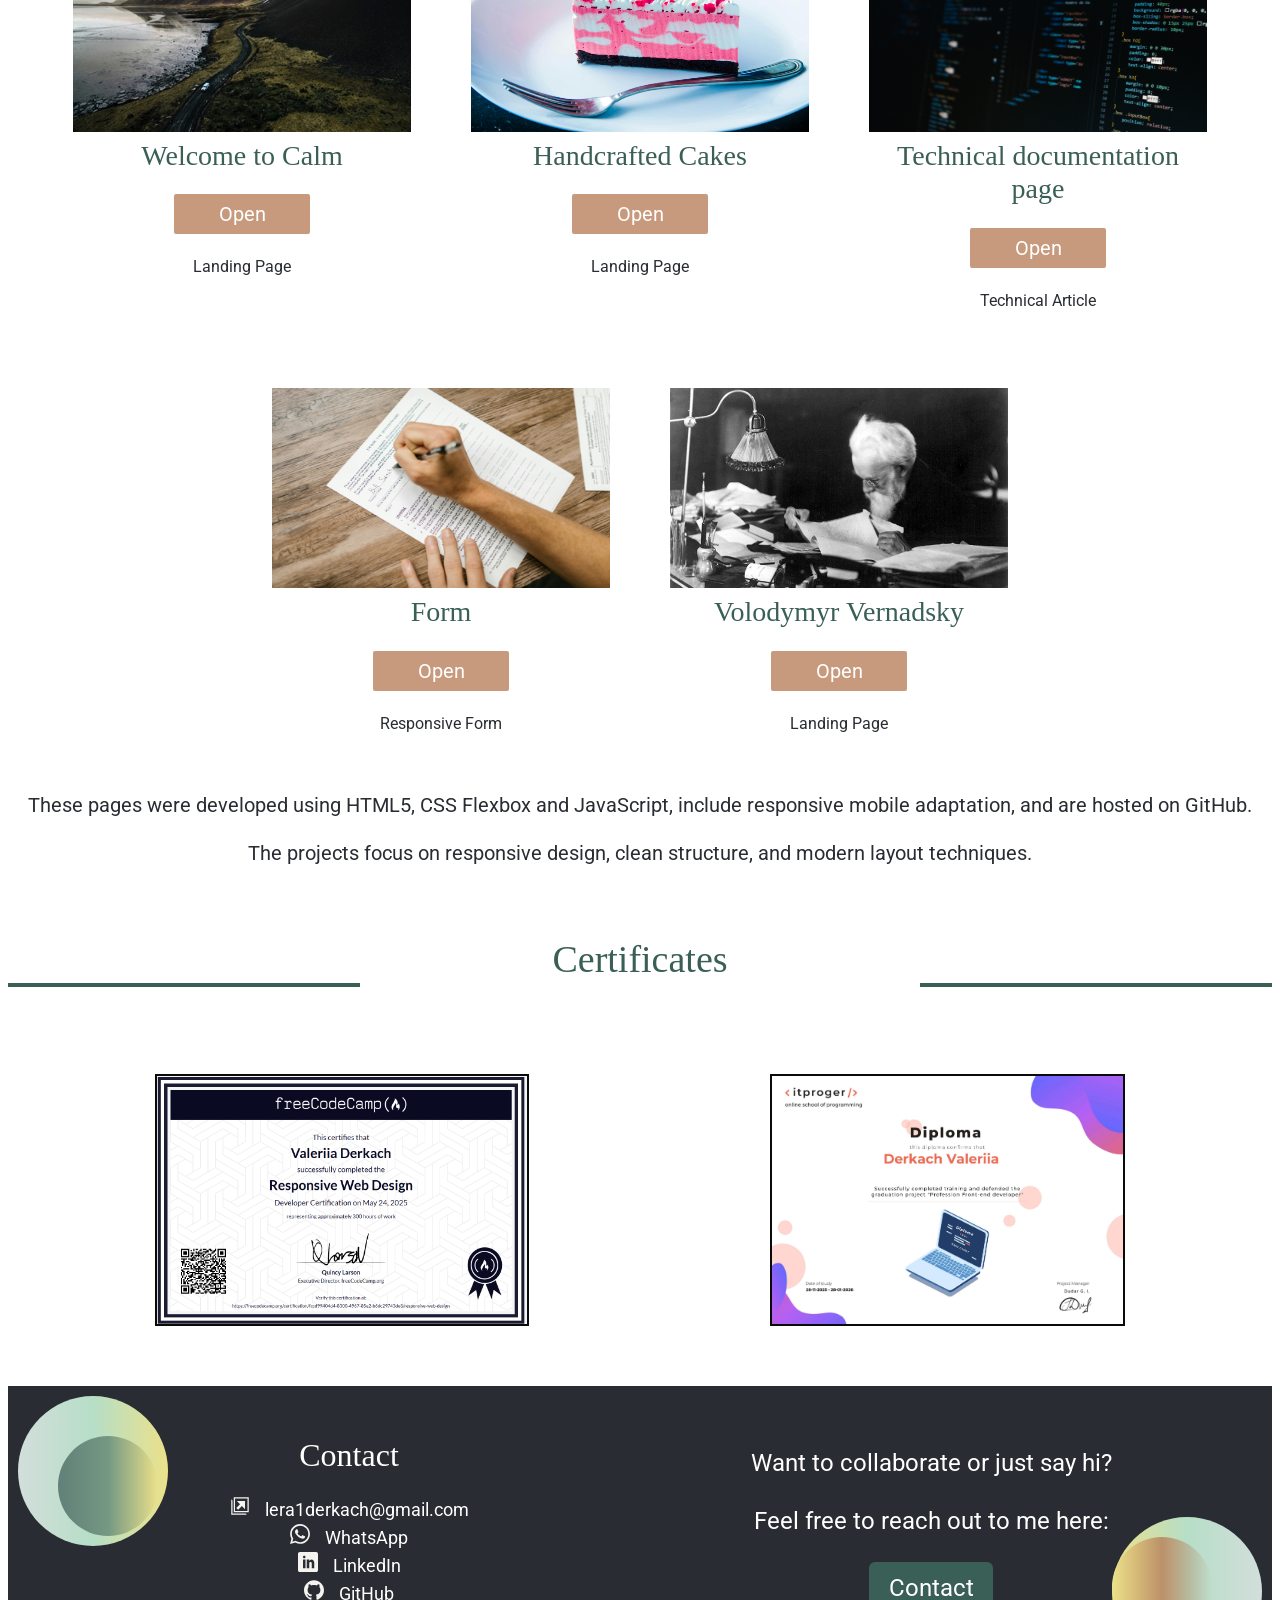
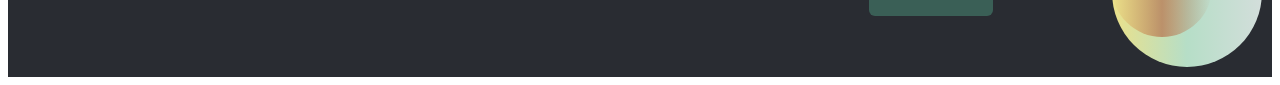
==== commit 568ff857: "Update index.html" ====
--- a/index.html
+++ b/index.html
@@ -92,17 +92,13 @@
             Here are some of my recent projects:
         </div>
     <div class="project-catalog">
-       <!--<div class="project-card">     
-        <img class="project-picture" src="#" alt="#">
-        <h3 class="project-link">#</h3>
-            <a class="project-btn" target="_blank" href="#">Open</a>
-            <p>Landing Page</p>
-            </div>-->
 
        <div class="project-card">     
         <img class="project-picture" src="images/Portal media.jpg" alt="Laptop screen half open">
         <h3 class="project-link">Portail média</h3>
             <a class="project-btn" target="_blank" href="https://leraderkach.github.io/Portail-media/">Open</a>
+         <p>Landing Page</p>
+            </div>
            
 
             <div class="project-card">     
@@ -119,8 +115,6 @@
           <p>Landing Page</p>
           </div>
 
-         <p>Landing Page</p>
-            </div>
            <div class="project-card">     
         <img class="project-picture" src="images/mountains.jpg" alt="Montagnes">
         <h3 class="project-link">Welcome to Calm</h3>
--- a/css/main.css
+++ b/css/main.css
@@ -127,6 +127,7 @@
   }
 }
 .footer {
+  display: flex;
   width: 100%;
   min-height: 279px;
   margin: 0 auto;
@@ -563,4 +564,4 @@
     width: 100%;
     height: auto;
   }
-}/*# sourceMappingURL=main.css.map */+}/*# sourceMappingURL=main.css.map */
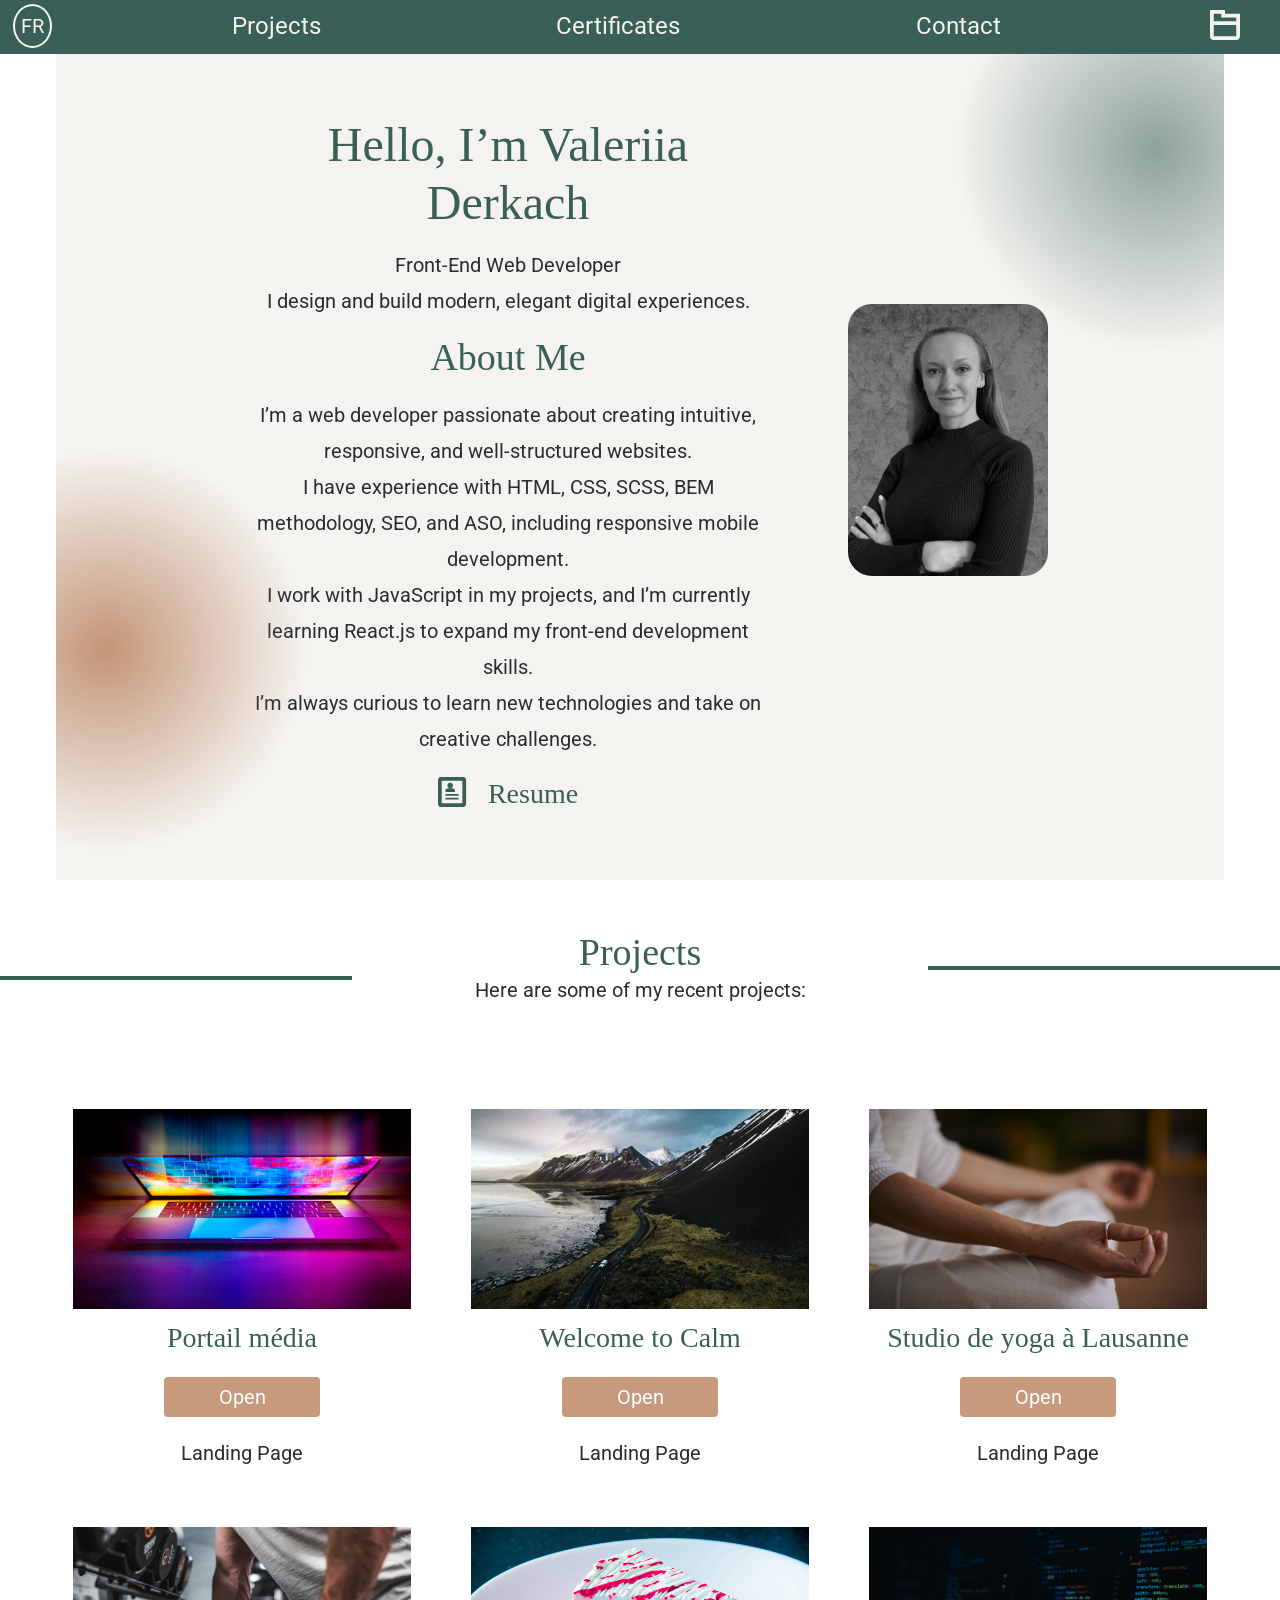
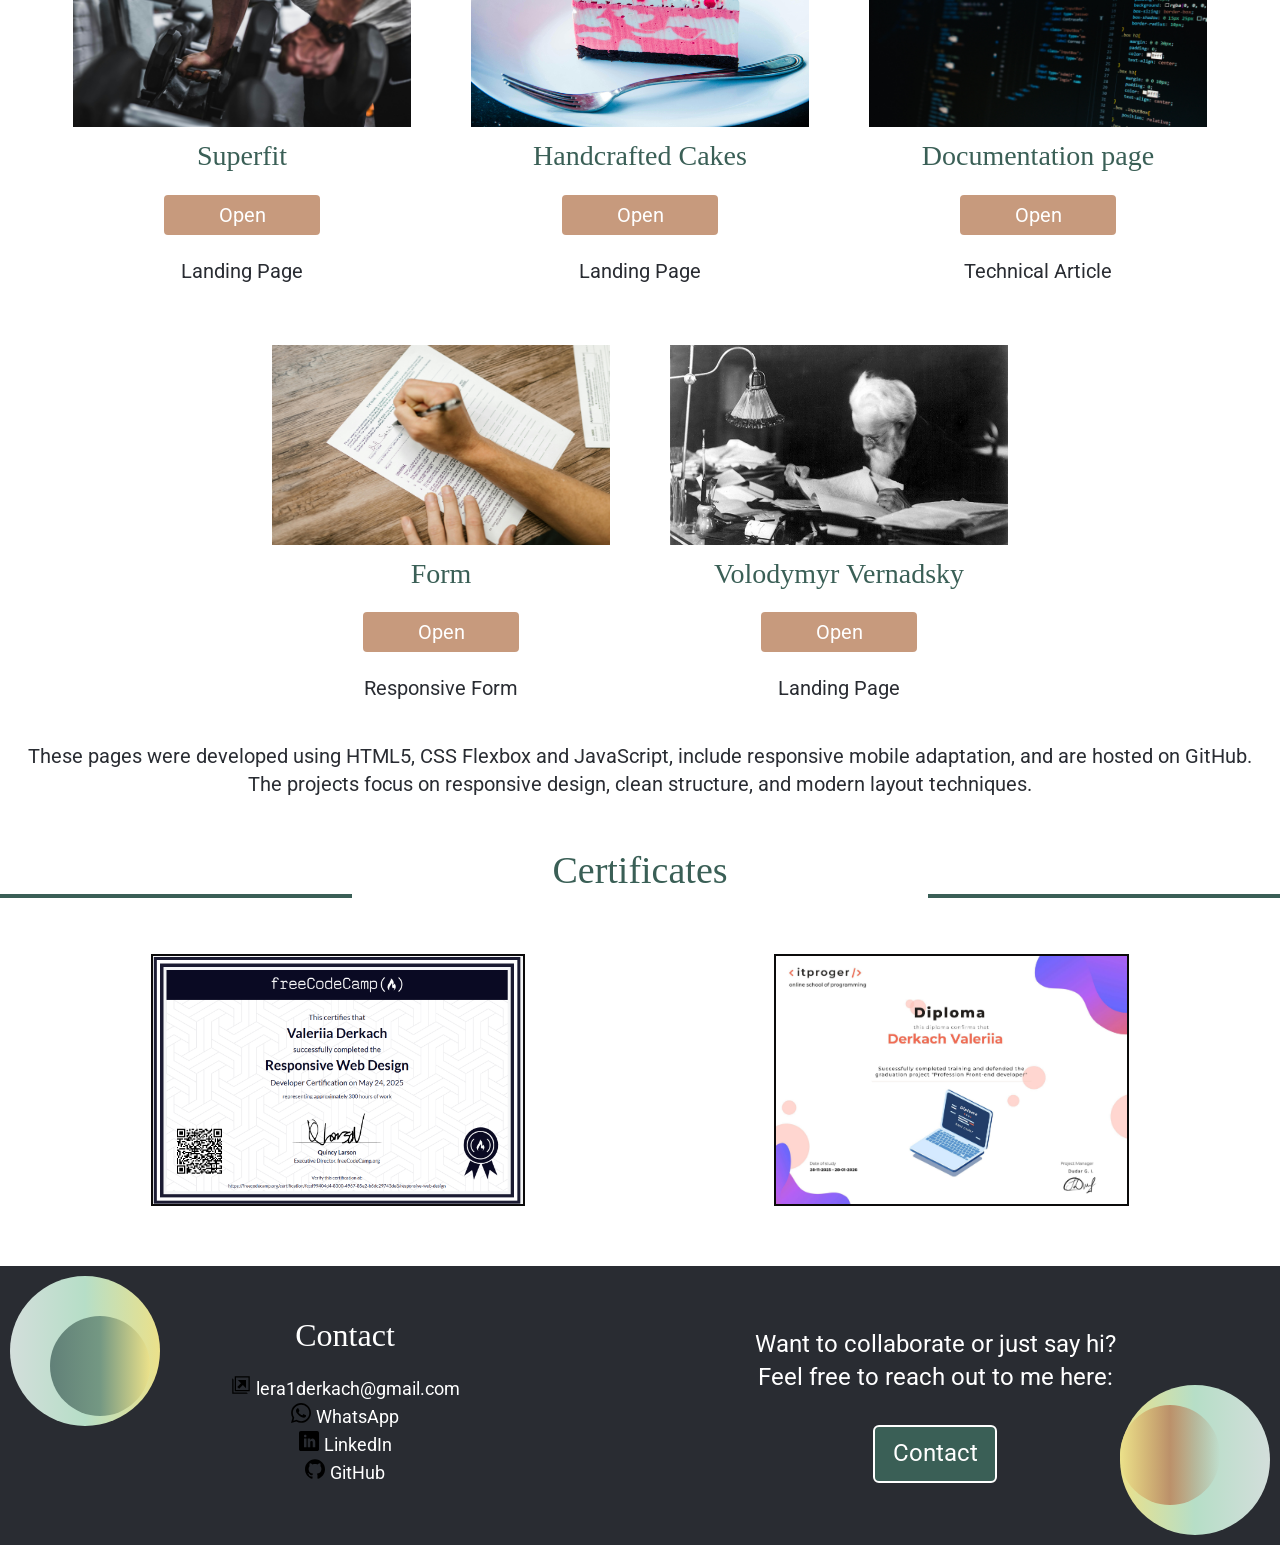
==== commit 0690df64: "Update index.html" ====
--- a/index.html
+++ b/index.html
@@ -15,6 +15,7 @@
   </head>
 <body>
   <header>
+    <div id="overlay" class="overlay"></div>
     <nav class="navbar">
       <div class="navbar-box">
       <a class="navbar-language" href="index-fr.html">FR</a>
@@ -28,7 +29,8 @@
       <div class="navbar-mob-box">
     <nav>
       <div class="navbar-menu-mob">
-      <svg class="navbar-close-btn" width="30" height="30"><use href="images/icons.svg#icon-undo2"></use></svg>
+        
+      <svg class="btn-navbar-close" width="30" height="30"><use href="images/icons.svg#icon-undo2"></use></svg>
       <ul>
         <li><a href="#projects">Projects</a></li>
         <li><a href="#certificates">Certificates</a></li>
@@ -36,28 +38,28 @@
       </ul>
       </div>
     </nav>
-    <button class="navbar-btn-mob">Menu</button>
+    <button class="btn-navbar-mob">Menu</button>
 </div>
-      <svg class="navbar-icon" id="burger" width="30" height="30"><use href="images/icons.svg#icon-folder-stroke"></use></svg>
+      <svg class="icon-navbar" id="burger" width="30" height="30"><use href="images/icons.svg#icon-folder-stroke"></use></svg>
     </nav>
 
     <nav id="menu" class="article-menu">
-        <svg class="article-icon" id="close" width="30" height="30"><use href="images/icons.svg#icon-undo2"></use></svg>
+        <svg class="icon-article" id="close" width="30" height="30"><use href="images/icons.svg#icon-undo2"></use></svg>
         <h2>Interesting articles</h2>
         <div>
-        <img class="article-img" src="images/articles/Best CSS Tips.jpg" alt="Desk with computer">
+        <img class="picture-article" src="images/articles/Best CSS Tips.jpg" alt="Desk with computer">
         <h3>Best CSS tips and life hacks for Developers</h3>
-        <a class="article-btn" target="_blank" href="articles/article-3.html">Read</a>
-        </div>
-        <div>
-        <img class="article-img" src="images/articles/SEO-Friendly HTML.jpg" alt="A half-open laptop">
+        <a class="btn-article" target="_blank" href="articles/article-3.html">Read</a>
+        </div>
+        <div>
+        <img class="picture-article" src="images/articles/SEO-Friendly HTML.jpg" alt="A half-open laptop">
         <h3>Writing clean, SEO-Friendly HTML for better search engine performance</h3>
-        <a class="article-btn" target="_blank" href="articles/article-2.html">Read</a>
-        </div>
-        <div>
-        <img class="article-img" src="images/articles/CSS сontainer.jpg" alt="Keyboard buttons">
+        <a class="btn-article" target="_blank" href="articles/article-2.html">Read</a>
+        </div>
+        <div>
+        <img class="picture-article" src="images/articles/CSS сontainer.jpg" alt="Keyboard buttons">
         <h3>What іs a CSS сontainer and <br>Why do you need it?</h3>
-        <a class="article-btn" target="_blank" href="articles/article-1.html">Read</a>
+        <a class="btn-article" target="_blank" href="articles/article-1.html">Read</a>
         </div>
     </nav>
   </header>
@@ -76,7 +78,7 @@
 <div class="hero-resume">
 <svg width="30" height="30"><use href="images/icons.svg#icon-profile"></use></svg>
 <a class="hero-link" target="_blank"  
-href="https://drive.google.com/file/d/1L4Jnp_3HS-lAkBVrrytMLz4IsJCe95Hv/view?usp=sharing">Resume</a>
+href="https://drive.google.com/file/d/1iPwZ5mvnlex5UoMrzCjzNS9cpb9RQq_O/view?usp=sharing">Resume</a>
     </div>
 </div>
 <img class="hero-foto" src="images/Foto Valeriia.jpg" alt="Foto Valeriia">
@@ -92,67 +94,66 @@
             Here are some of my recent projects:
         </div>
     <div class="project-catalog">
+       <!--<div class="project-card">     
+        <img class="picture-project" src="#" alt="#">
+        <h3 class="project-link">#</h3>
+            <a class="btn-project" target="_blank" href="#">Open</a>
+            <p>Landing Page</p>
+            </div>-->
 
        <div class="project-card">     
-        <img class="project-picture" src="images/Portal media.jpg" alt="Laptop screen half open">
+        <img class="picture-project" src="images/Portal media.jpg" alt="Laptop screen half open">
         <h3 class="project-link">Portail média</h3>
-            <a class="project-btn" target="_blank" href="https://leraderkach.github.io/Portail-media/">Open</a>
-         <p>Landing Page</p>
-            </div>
-           
+            <a class="btn-project" target="_blank" href="https://leraderkach.github.io/Portail-media/">Open</a>
+            <p>Landing Page</p>
+            </div>
+           <div class="project-card">     
+        <img class="picture-project" src="images/mountains.jpg" alt="Montagnes">
+        <h3 class="project-link">Welcome to Calm</h3>
+            <a class="btn-project" target="_blank" href="https://leraderkach.github.io/Welcome-to-Calm/">Open</a>
+            <p>Landing Page</p>
+            </div>
 
             <div class="project-card">     
-        <img class="project-picture" src="images/Yoga.jpg" alt="A person is meditating">
+        <img class="picture-project" src="images/Yoga.jpg" alt="A person is meditating">
         <h3 class="project-link">Studio de yoga à Lausanne</h3>
-            <a class="project-btn" target="_blank" href="https://leraderkach.github.io/bootstrap/">Open</a>
-            <p>Landing Page</p>
-            </div>
-            
+            <a class="btn-project" target="_blank" href="https://leraderkach.github.io/bootstrap/">Open</a>
+            <p>Landing Page</p>
+            </div>
+
       <div class="project-card">
-            <img class="project-picture" src="images/Sport.jpg" alt="A man does sports">
+            <img class="picture-project" src="images/Sport.jpg" alt="A man does sports">
             <h3 class="project-link">Superfit</h3>
-            <a class="project-btn" target="_blank" href="https://leraderkach.github.io/Superfit/">Open</a>
+            <a class="btn-project" target="_blank" href="https://leraderkach.github.io/Superfit/">Open</a>
           <p>Landing Page</p>
           </div>
 
-           <div class="project-card">     
-        <img class="project-picture" src="images/mountains.jpg" alt="Montagnes">
-        <h3 class="project-link">Welcome to Calm</h3>
-            <a class="project-btn" target="_blank" href="https://leraderkach.github.io/Welcome-to-Calm/">Open</a>
-            <p>Landing Page</p>
-            </div>  
-
-        <div class="project-card">
-            <img class="project-picture" src="images/Custom Cakes.jpg" alt="Photo de gâteau">
+          
+
+        <div class="project-card">
+            <img class="picture-project" src="images/Custom Cakes.jpg" alt="Photo de gâteau">
             <h3 class="project-link">Handcrafted Cakes</h3>
-            <a class="project-btn" target="_blank" href="https://leraderkach.github.io/Handcrafted-Cakes/">Open</a>
+            <a class="btn-project" target="_blank" href="https://leraderkach.github.io/Handcrafted-Cakes/">Open</a>
           <p>Landing Page</p>
           </div>
         <div class="project-card">
-            <img class="project-picture" src="images/HTML code.jpg" alt="Code HTML sur l'écran de l'ordinateur">
-            <h3 class="project-link">Technical documentation page</h3>
-            <a class="project-btn" target="_blank" href="https://leraderkach.github.io/Technical-documentation-page/">Open</a>
+            <img class="picture-project" src="images/HTML code.jpg" alt="Code HTML sur l'écran de l'ordinateur">
+            <h3 class="project-link">Documentation page</h3>
+            <a class="btn-project" target="_blank" href="https://leraderkach.github.io/Technical-documentation-page/">Open</a>
             <p>Technical Article</p>
             </div>
         <div class="project-card">
-            <img class="project-picture" src="images/Form.jpg" alt="Un formulaire qu'une personne remplit">
+            <img class="picture-project" src="images/Form.jpg" alt="Un formulaire qu'une personne remplit">
             <h3 class="project-link">Form</h3>
-            <a class="project-btn" target="_blank" href="https://leraderkach.github.io/Form/">Open</a>
+            <a class="btn-project" target="_blank" href="https://leraderkach.github.io/Form/">Open</a>
             <p>Responsive Form</p>
             </div>
         <div class="project-card">
-          <img class="project-picture" src="images/Volodymyr Vernadsky.jpg" alt="Photo de Volodymyr Vernadsky">
+          <img class="picture-project" src="images/Volodymyr Vernadsky.jpg" alt="Photo de Volodymyr Vernadsky">
           <h3 class="project-link">Volodymyr Vernadsky</h3>
-            <a class="project-btn" target="_blank" href="https://leraderkach.github.io/Volodymyr-Vernadsky/">Open</a>
-            <p>Landing Page</p>
-            </div>
-       
-            <!--<div class="project-card">     
-        <img class="project-picture" src="#" alt="#">
-        <h3 class="project-link">#</h3>
-            <a class="project-btn" target="_blank" href="#">Open</a>
-            <p>Landing Page</p>
-            </div>-->
+            <a class="btn-project" target="_blank" href="https://leraderkach.github.io/Volodymyr-Vernadsky/">Open</a>
+            <p>Landing Page</p>
+            </div>
             <div>
 <p>These pages were developed using HTML5, CSS Flexbox and JavaScript, include responsive mobile adaptation, and are hosted on GitHub.</p>
         <p>The projects focus on responsive design, clean structure, and modern layout techniques.</p>
@@ -160,8 +161,8 @@
       <section class="container certifies" id="certificates">
         <h2 class="certifies-accent">Certificates</h2>
         <div class="certifies-box">
-        <img class="certifies-image" src="images/Certifies Web Design.png" alt="Certifies_Web_Design">
-        <img class="certifies-image" src="images/diplom_Front_end.jpg" alt="Certifies_Web_Design">
+        <img class="picture-certifies" src="images/Certifies Web Design.png" alt="Certifies_Web_Design">
+        <img class="picture-certifies" src="images/diplom_Front_end.jpg" alt="Certifies_Web_Design">
         </div>
             </div>
      </div>
@@ -172,16 +173,16 @@
   <h3>Contact</h3>
 <ul class="footer-nav">
 <li>
-  <svg class="footer-icons" width="20" height="20"><use href="images/icons.svg#icon-new-tab"></use></svg>
+  <svg class="icon-footer" width="20" height="20"><use href="images/icons.svg#icon-new-tab"></use></svg>
   <a class="footer-address" target="_blank" href="mailto:lera1derkach@gmail.com">lera1derkach@gmail.com</a></li>
 <li>
-  <svg class="footer-icons" width="20" height="20"><use href="images/icons.svg#icon-whatsapp"></use></svg>
+  <svg class="icon-footer" width="20" height="20"><use href="images/icons.svg#icon-whatsapp"></use></svg>
   <a class="footer-address" target="_blank" href="https://wa.me/qr/GEE2BHAWC2JWI1">WhatsApp</a></li>
 <li>
-  <svg class="footer-icons" width="20" height="20"><use href="images/icons.svg#icon-linkedin"></use></svg>
+  <svg class="icon-footer" width="20" height="20"><use href="images/icons.svg#icon-linkedin"></use></svg>
   <a class="footer-address" target="_blank" href="https://www.linkedin.com/in/%D0%B2%D0%B0%D0%BB%D0%B5%D1%80%D1%96%D1%8F-%D0%B4%D0%B5%D1%80%D0%BA%D0%B0%D1%87-63a597275/?trk=opento_sprofile_pfeditor">LinkedIn</a></li>
 <li>
-  <svg class="footer-icons" width="20" height="20"><use href="images/icons.svg#icon-github"></use></svg>
+  <svg class="icon-footer" width="20" height="20"><use href="images/icons.svg#icon-github"></use></svg>
   <a class="footer-address" target="_blank" href="https://github.com/LeraDerkach">GitHub</a></li>
 </ul>
 </div>
@@ -190,7 +191,7 @@
             <p>Want to collaborate or just say hi?</p>
             <p>Feel free to reach out to me here:</p>
         </div>
-<a class="footer-button" target="_blank" href="mailto:lera1derkach@gmail.com">Сontact</a>
+<a class="btn-footer" target="_blank" href="mailto:lera1derkach@gmail.com">Сontact</a>
       </div>
        <div class="footer-box-1">
     </div>
--- a/css/main.css
+++ b/css/main.css
@@ -1,19 +1,54 @@
-/* base */
+:root {
+  --main-color: #3A5F56;
+  --color-button: #c79a7d;
+  --text-light: #FFFFFF;
+  --color-dark: #292C32;
+  --color-link: #F4F3F0;
+  --color-hover: #7a9f96;
+  --color-background: #d6dbd7;
+}
+
 *,
 *::before,
 *::after {
   box-sizing: border-box;
 }
 
+/* Text elements */
+h1, h2, h3, p {
+  margin: 0;
+}
+
+/* Lists */
 ul {
-  list-style-type: none;
-}
-
-.container {
-  width: 100%;
-  max-width: 1440px;
-  margin: 0 auto;
-  padding: 0 16px;
+  list-style: none;
+  margin: 0;
+  padding: 0;
+}
+
+/* Links */
+a {
+  text-decoration: none;
+  color: inherit;
+}
+
+/* Images */
+img {
+  max-width: 100%;
+  display: block;
+}
+
+/* Buttons */
+button {
+  border: none;
+  background: none;
+  cursor: pointer;
+  font: inherit;
+}
+
+/* Body */
+body {
+  margin: 0;
 }
 
 body {
@@ -25,10 +60,6 @@
   text-align: center;
 }
 
-h1, h2, h3, p {
-  margin-top: 0;
-}
-
 h1 {
   font-family: "Source Serif Pro";
   font-weight: 400;
@@ -54,23 +85,204 @@
   margin: 0;
 }
 
-a {
-  text-decoration: none;
-}
-
-:root {
-  --main-color: #3A5F56;
-  --text-light: #FFFFFF;
-  --color-dark: #292C32;
-  --color-link: #F4F3F0;
-  --color-hover: #7a9f96;
-  --color-background: #d6dbd7;
+.btn-article {
+  display: inline-block;
+  height: auto;
+  border-radius: 6px;
+  border: 2px solid var(--text-light);
+  padding: 6px;
+  margin: 20px;
+  transition: transform 0.5s ease-in-out;
+}
+.btn-article:hover {
+  box-shadow: 0px 0px 15px 15px var(--color-hover);
+}
+.btn-article {
+  width: 140px;
+  background-color: var(--color-button);
+  color: var(--text-light);
+}
+.btn-project {
+  display: inline-block;
+  height: auto;
+  border-radius: 6px;
+  border: 2px solid var(--text-light);
+  padding: 6px;
+  margin: 20px;
+  transition: transform 0.5s ease-in-out;
+}
+.btn-project:hover {
+  box-shadow: 0px 0px 15px 15px var(--color-hover);
+}
+.btn-project {
+  width: 160px;
+  background-color: var(--color-button);
+  color: var(--text-light);
+}
+.btn-footer {
+  display: inline-block;
+  height: auto;
+  border-radius: 6px;
+  border: 2px solid var(--text-light);
+  padding: 6px;
+  margin: 20px;
+  transition: transform 0.5s ease-in-out;
+}
+.btn-footer:hover {
+  box-shadow: 0px 0px 15px 15px var(--color-hover);
+}
+.btn-footer {
+  width: 124px;
+  background-color: var(--main-color);
+  color: var(--color-light);
+  padding: 10px;
+  margin: 0 auto;
+  margin-top: 30px;
+}
+.btn-footer:hover {
+  border: var(--color-hover) 2px solid;
+  box-shadow: 0px 0px 15px 15px var(--color-hover);
+  transform: scale(1.2);
+}
+.btn-navbar-close {
+  fill: var(--main-color);
+  transition: transform 0.5s ease;
+}
+.btn-navbar-close:hover {
+  transform: rotate(-20deg);
+  box-shadow: 0px 0px 8px 12px var(--color-hover);
+}
+
+@media (max-width: 768px) {
+  .btn-navbar-mob {
+    width: 80px;
+    padding: 6px;
+    color: var(--text-light);
+    background-color: var(--color-hover);
+    border: 2px solid var(--text-light);
+    border-radius: 4px;
+    margin: 10px;
+    cursor: pointer;
+  }
+  .btn_footer:hover {
+    border: var(--color-background) 2px solid;
+    box-shadow: 0px 0px 5px 5px var(--color-background);
+    transform: scale(1);
+  }
+}
+.picture-article {
+  width: 200px;
+  height: 150px;
+  border-radius: 2px;
+  border: 2px solid black;
+}
+.picture-project {
+  width: 100%;
+  height: 200px;
+}
+.picture-certifies {
+  height: 252px;
+  border: 2px solid #0b0a0a;
+  transition: transform 0.5s ease-in-out;
+}
+.picture-certifies:hover {
+  border: var(--color-hover) 2px solid;
+  box-shadow: 0px 0px 15px 15px var(--color-hover);
+  transform: scale(1.4);
+}
+@media (max-width: 768px) {
+  .picture-certifies {
+    width: 100%;
+    height: auto;
+  }
+}
+
+.icon-article {
+  fill: var(--main-color);
+  transition: transform 0.5s ease;
+}
+.icon-article:hover {
+  transform: rotate(-20deg);
+  box-shadow: 0px 0px 8px 12px var(--color-hover);
+}
+.icon_footer {
+  fill: var(--color-link);
+  margin-right: 10px;
+}
+.icon-navbar {
+  fill: var(--color-link);
+  margin: 10px auto;
+  transition: transform 0.5s ease;
+  cursor: pointer;
+}
+.icon-navbar:hover {
+  transform: rotate(20deg);
+  box-shadow: 0px 0px 8px 12px var(--color-hover);
+}
+@media (max-width: 768px) {
+  .icon-navbar {
+    margin: 10px;
+  }
+}
+
+.overlay {
+  position: fixed;
+  z-index: 4;
+  inset: 0;
+  background: rgba(0, 0, 0, 0);
+  opacity: 0;
+  visibility: hidden;
+  transition: 0.3s;
+}
+.overlay.active {
+  opacity: 1;
+  visibility: visible;
+}
+
+.certifies {
+  position: relative;
+}
+.certifies-accent::before, .certifies-accent::after {
+  position: absolute;
+  display: block;
+  width: 352px;
+  border: 2px solid var(--main-color);
+  content: "";
+}
+.certifies-accent::before {
+  right: 0;
+  top: 46px;
+}
+.certifies-accent::after {
+  left: 0;
+}
+.certifies-box {
+  display: flex;
+  flex-wrap: wrap;
+  justify-content: space-around;
+  padding: 60px 20px;
+  gap: 20px;
+}
+
+@media (max-width: 768px) {
+  .certifies-accent::before, .certifies-accent::after {
+    width: 100px;
+  }
+  .certifies-box {
+    flex-direction: column;
+  }
+}
+.container {
+  width: 100%;
+  max-width: 1440px;
+  margin: 0 auto;
+  padding: 0 16px;
 }
 
 .article-menu {
   display: none;
   position: fixed;
-  z-index: 3;
+  z-index: 5;
   top: 0;
   right: -250px;
   width: 250px;
@@ -88,35 +300,6 @@
   display: block;
   animation: sliderIn 0.3s forwards;
 }
-.article-btn {
-  display: inline-block;
-  width: 140px;
-  height: auto;
-  border-radius: 4px;
-  border: 2px solid var(--text-light);
-  background-color: #c79a7d;
-  color: var(--text-light);
-  padding: 6px;
-  margin: 20px;
-  transition: transform 0.5 ease-in-out;
-}
-.article-btn:hover {
-  box-shadow: 0px 0px 15px 15px var(--color-hover);
-}
-.article-icon {
-  fill: var(--main-color);
-  transition: transform 0.5s ease;
-}
-.article-icon:hover {
-  transform: rotate(-20deg);
-  box-shadow: 0px 0px 8px 12px var(--color-hover);
-}
-.article-img {
-  width: 200px;
-  height: 150px;
-  border-radius: 2px;
-  border: 2px solid black;
-}
 
 @keyframes sliderIn {
   from {
@@ -141,10 +324,7 @@
 }
 .footer-nav {
   padding: 0;
-}
-.footer-icons {
-  fill: var(--color-link);
-  margin-right: 10px;
+  margin-top: 20px;
 }
 .footer-address {
   font-size: 18px;
@@ -160,23 +340,6 @@
   flex-direction: column;
   width: 50%;
   font-size: 24px;
-}
-.footer-button {
-  display: inline-block;
-  width: 124px;
-  height: auto;
-  border-radius: 6px;
-  background-color: var(--main-color);
-  font-size: 24px;
-  color: var(--color-light);
-  padding: 10px;
-  margin: 0 auto;
-  transition: transform 0.5s ease-in-out;
-}
-.footer-button:hover:hover {
-  border: var(--color-hover) 2px solid;
-  box-shadow: 0px 0px 15px 15px var(--color-hover);
-  transform: scale(1.2);
 }
 .footer-box-1 {
   position: absolute;
@@ -230,14 +393,12 @@
     background: linear-gradient(90deg, rgb(97, 128, 120) 0%, rgb(116, 152, 131) 50%, rgb(235, 225, 138) 100%);
     box-shadow: 18px -18px 20px 8px rgb(116, 152, 131), -1em 18px 2em 0px rgb(235, 225, 138);
   }
-  .footer-button:hover {
-    border: var(--color-background) 2px solid;
-    box-shadow: 0px 0px 5px 5px var(--color-background);
-    transform: scale(1);
-  }
   .footer-box-1, .footer-box-2, .footer-box-3, .footer-box-4 {
     display: none;
   }
+}
+.hero h1, .hero h2 {
+  padding: 16px 0;
 }
 .hero {
   display: flex;
@@ -251,6 +412,7 @@
 }
 .hero-title {
   width: 552px;
+  line-height: 1.8;
   padding: 100px 10px 50px 10px;
   position: relative;
 }
@@ -259,6 +421,7 @@
   justify-content: center;
   gap: 20px;
   fill: var(--main-color);
+  padding: 20px;
 }
 .hero-link {
   font-family: "Source Serif Pro";
@@ -271,8 +434,6 @@
 .hero-link:hover {
   background-color: var(--color-hover);
   color: var(--text-light);
-}
-.hero-link:hover:hover {
   border: var(--color-hover) 2px solid;
   box-shadow: 0px 0px 15px 15px var(--color-hover);
   transform: scale(1.2);
@@ -347,15 +508,6 @@
   display: flex;
   justify-content: space-around;
 }
-.navbar-icon {
-  fill: var(--color-link);
-  margin: 10px auto;
-  transition: transform 0.5s ease;
-}
-.navbar-icon:hover {
-  transform: rotate(20deg);
-  box-shadow: 0px 0px 8px 12px var(--color-hover);
-}
 .navbar-mob-box {
   display: none;
 }
@@ -382,16 +534,6 @@
   .navbar-mob-box {
     display: inline-block;
     position: relative;
-  }
-  .navbar-btn-mob {
-    width: 80px;
-    padding: 6px;
-    color: var(--text-light);
-    background-color: var(--color-hover);
-    border: 2px solid var(--text-light);
-    border-radius: 4px;
-    margin: 10px;
-    /* cursor: pointer; */
   }
   .navbar-menu-mob {
     display: none;
@@ -424,17 +566,6 @@
     color: var(--main-color);
     text-decoration: none;
   }
-  .navbar-close-btn {
-    fill: var(--main-color);
-    transition: transform 0.5s ease;
-  }
-  .navbar-close-btn:hover {
-    transform: rotate(-20deg);
-    box-shadow: 0px 0px 8px 12px var(--color-hover);
-  }
-  .navbar-icon {
-    margin: 10px;
-  }
 }
 .project {
   position: relative;
@@ -472,15 +603,8 @@
   padding: 20px;
   transition: transform 0.5s ease-in-out;
 }
-.project-card p {
-  font-size: 16px;
-}
 .project-card:hover {
   box-shadow: 0px 0px 15px 15px var(--color-hover);
-}
-.project-picture {
-  width: 100%;
-  height: 200px;
 }
 .project-link {
   font-family: "Source Serif Pro";
@@ -488,26 +612,12 @@
   font-size: 28px;
   line-height: 1.2;
   color: var(--main-color);
+  padding-top: 12px;
 }
 .project-link:hover {
   transform: scale(1.05);
   transition: transform 0.3s ease;
 }
-.project-btn {
-  display: inline-block;
-  width: 140px;
-  height: auto;
-  border-radius: 4px;
-  border: 2px solid var(--text-light);
-  background-color: #c79a7d;
-  color: var(--text-light);
-  padding: 6px;
-  margin: 20px;
-  transition: transform 0.5 ease-in-out;
-}
-.project-btn:hover {
-  box-shadow: 0px 0px 15px 15px var(--color-hover);
-}
 
 @media (max-width: 768px) {
   .project-accent::before, .project-accent::after {
@@ -517,51 +627,4 @@
     width: 100%;
     height: auto;
   }
-}
-.certifies {
-  position: relative;
-}
-.certifies-accent::before, .certifies-accent::after {
-  position: absolute;
-  display: block;
-  width: 352px;
-  border: 2px solid var(--main-color);
-  content: "";
-}
-.certifies-accent::before {
-  right: 0;
-  top: 46px;
-}
-.certifies-accent::after {
-  left: 0;
-}
-.certifies-box {
-  display: flex;
-  flex-wrap: wrap;
-  justify-content: space-around;
-  padding: 60px 20px;
-  gap: 20px;
-}
-.certifies-image {
-  height: 252px;
-  border: 2px solid #0b0a0a;
-  transition: transform 0.5s ease-in-out;
-}
-.certifies-image:hover {
-  border: var(--color-hover) 2px solid;
-  box-shadow: 0px 0px 15px 15px var(--color-hover);
-  transform: scale(1.4);
-}
-
-@media (max-width: 768px) {
-  .certifies-accent::before, .certifies-accent::after {
-    width: 100px;
-  }
-  .certifies-box {
-    flex-direction: column;
-  }
-  .certifies-image {
-    width: 100%;
-    height: auto;
-  }
-}/*# sourceMappingURL=main.css.map */
+}/*# sourceMappingURL=main.css.map */
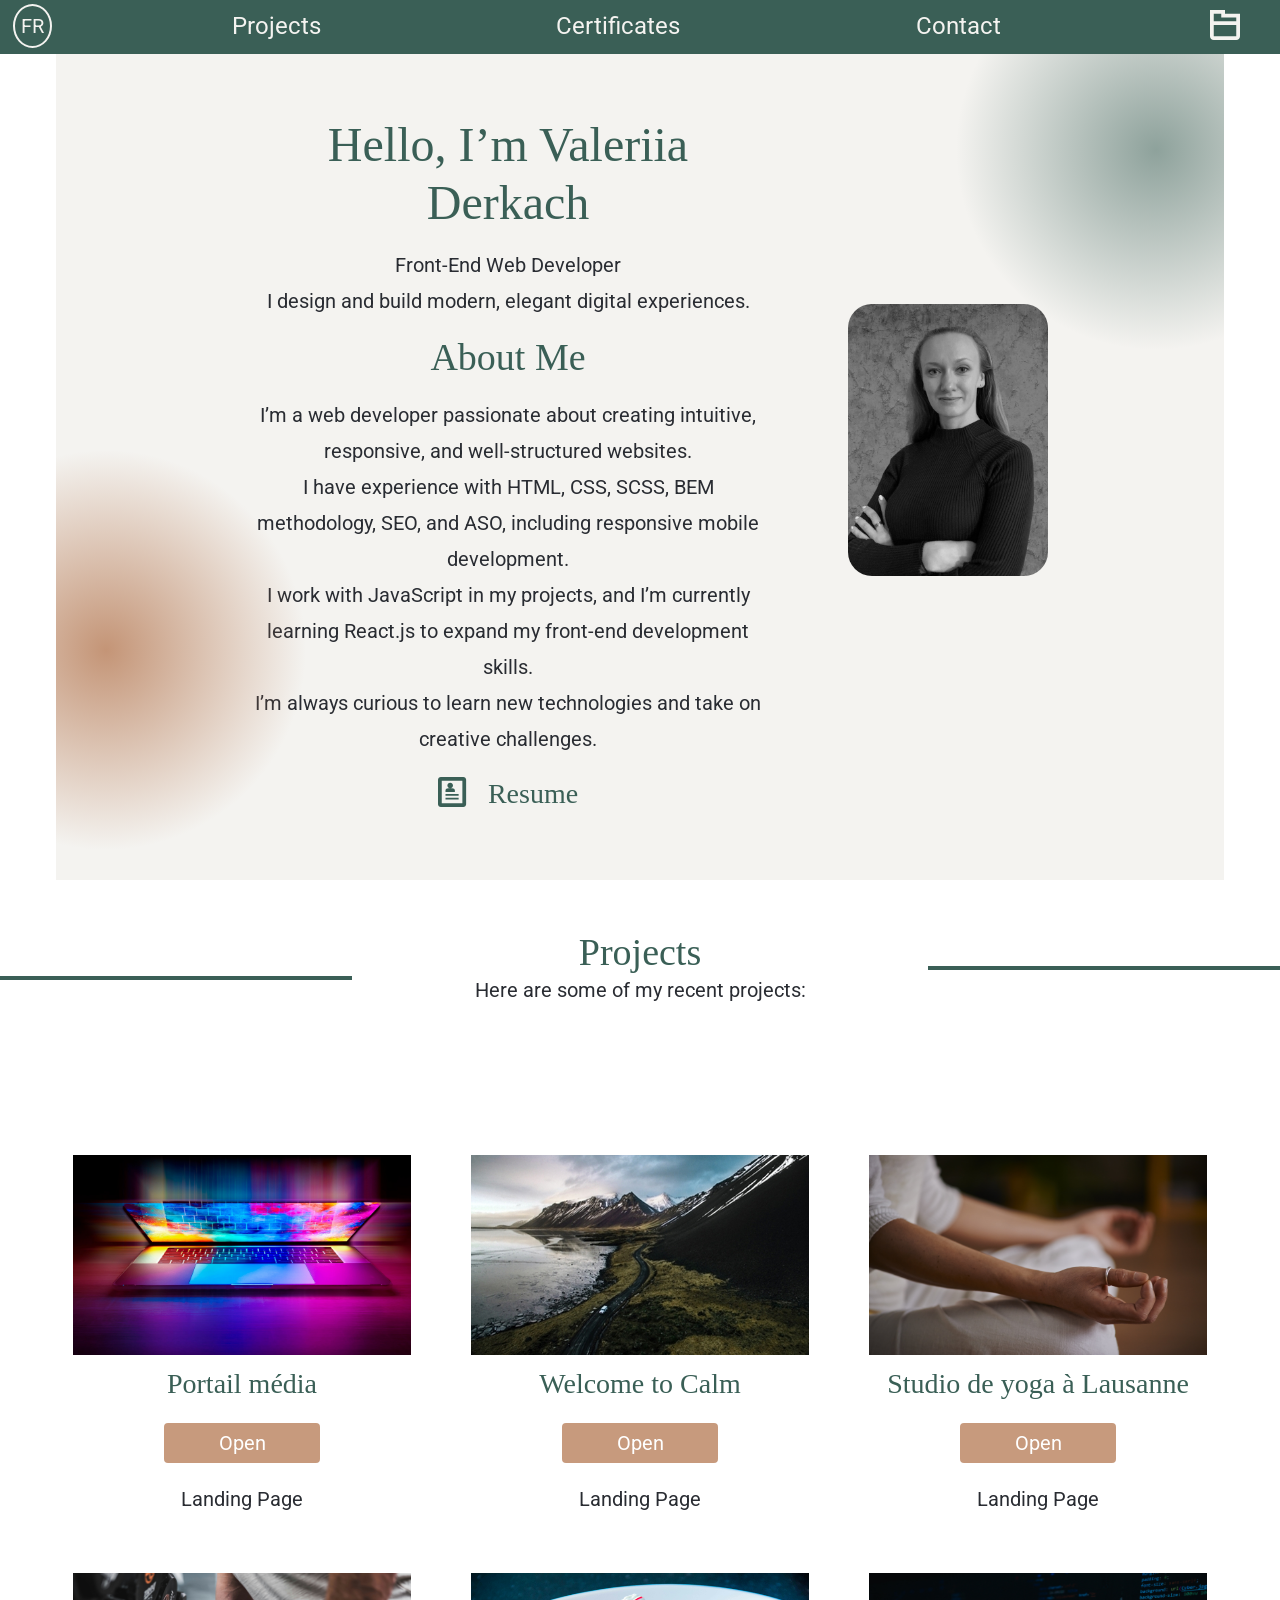
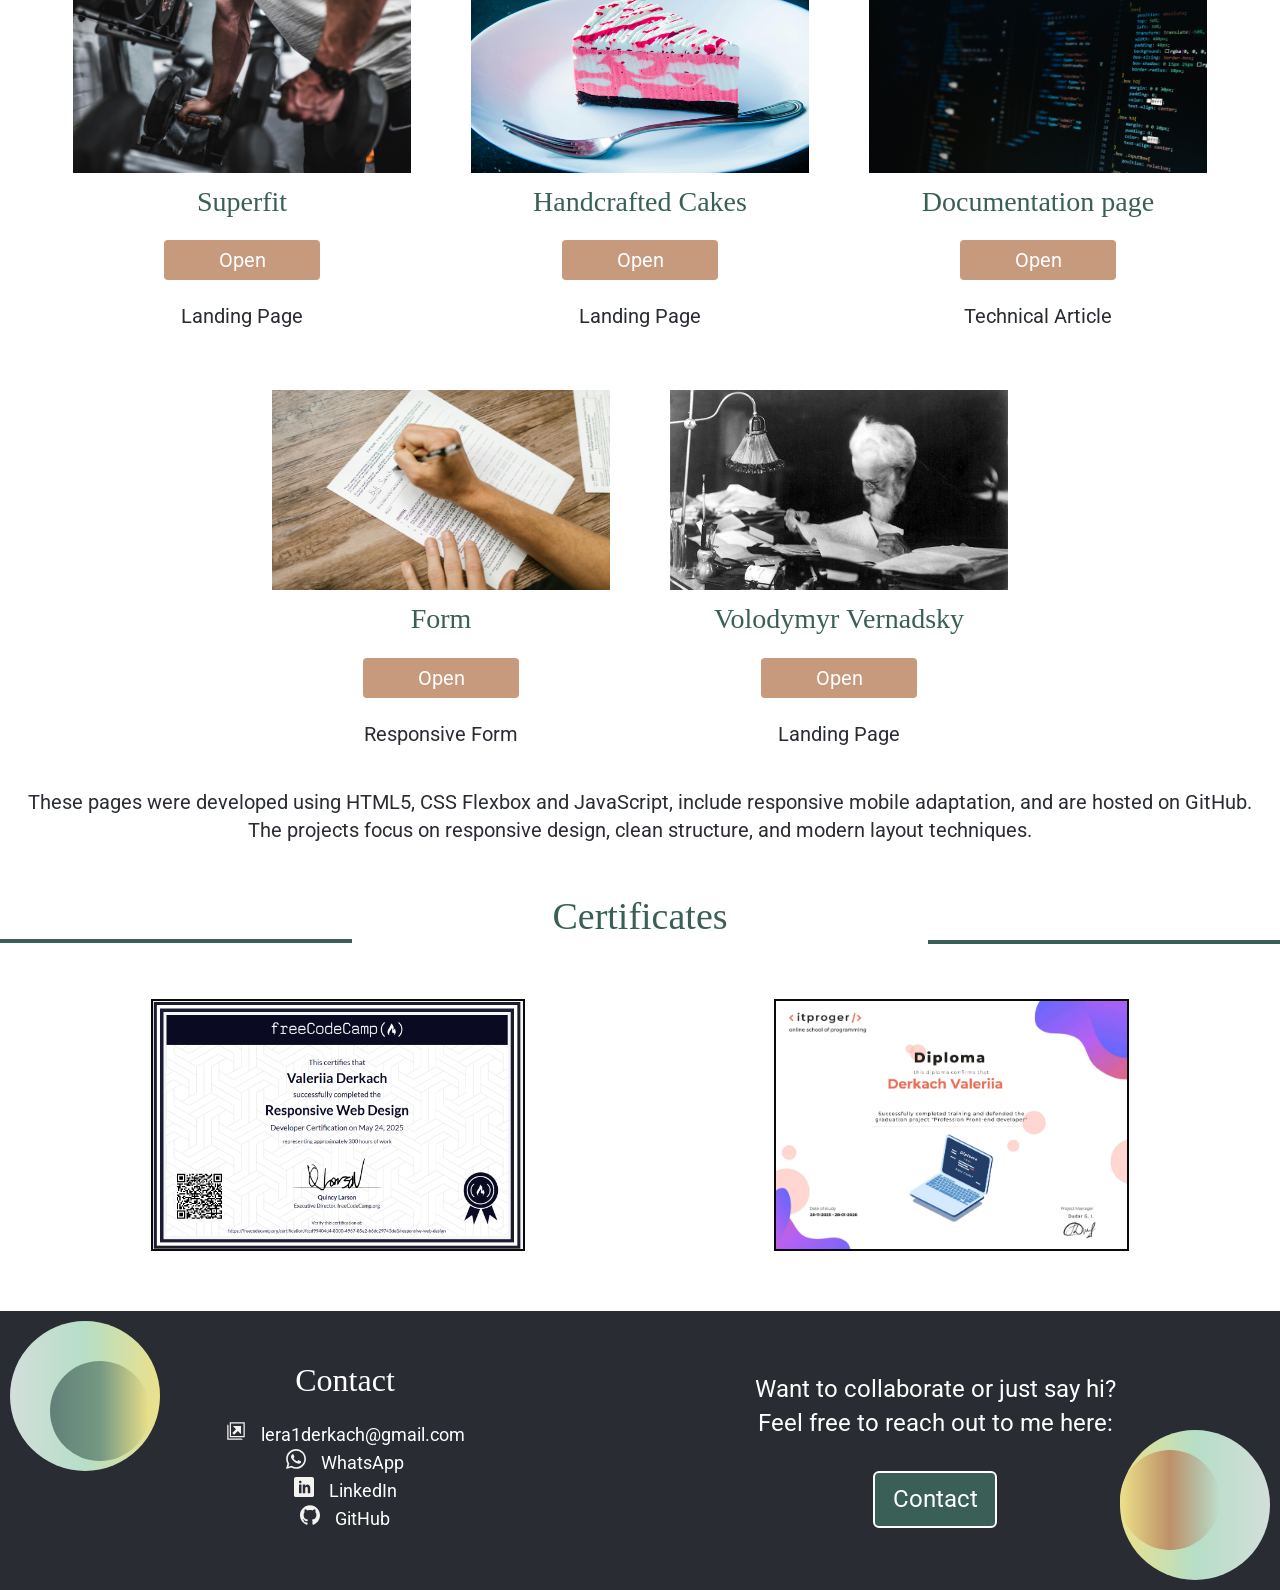
==== commit 542f160d: "Fix HTML formatting and structure" ====
--- a/index.html
+++ b/index.html
@@ -88,11 +88,9 @@
     </div>
       </div>
     </section>
-   <section class="project" id="projects">
-        <div class="project-text">
+   <section class="container project" id="projects">
             <h2 class="project-accent">Projects</h2>
-            Here are some of my recent projects:
-        </div>
+            <p class="project-text">Here are some of my recent projects:</p>           
     <div class="project-catalog">
        <!--<div class="project-card">     
         <img class="picture-project" src="#" alt="#">
--- a/css/main.css
+++ b/css/main.css
@@ -8,6 +8,17 @@
   --color-background: #d6dbd7;
 }
 
+@keyframes rotateBox {
+  0% {
+    transform: rotate(0deg);
+  }
+  50% {
+    transform: rotate(180deg);
+  }
+  100% {
+    transform: rotate(360deg);
+  }
+}
 *,
 *::before,
 *::after {
@@ -205,7 +216,7 @@
   transform: rotate(-20deg);
   box-shadow: 0px 0px 8px 12px var(--color-hover);
 }
-.icon_footer {
+.icon-footer {
   fill: var(--color-link);
   margin-right: 10px;
 }
@@ -239,39 +250,6 @@
   visibility: visible;
 }
 
-.certifies {
-  position: relative;
-}
-.certifies-accent::before, .certifies-accent::after {
-  position: absolute;
-  display: block;
-  width: 352px;
-  border: 2px solid var(--main-color);
-  content: "";
-}
-.certifies-accent::before {
-  right: 0;
-  top: 46px;
-}
-.certifies-accent::after {
-  left: 0;
-}
-.certifies-box {
-  display: flex;
-  flex-wrap: wrap;
-  justify-content: space-around;
-  padding: 60px 20px;
-  gap: 20px;
-}
-
-@media (max-width: 768px) {
-  .certifies-accent::before, .certifies-accent::after {
-    width: 100px;
-  }
-  .certifies-box {
-    flex-direction: column;
-  }
-}
 .container {
   width: 100%;
   max-width: 1440px;
@@ -279,6 +257,97 @@
   padding: 0 16px;
 }
 
+.navbar {
+  display: flex;
+  justify-content: center;
+  width: 100%;
+  background-color: var(--main-color);
+  position: fixed;
+  top: 0;
+  z-index: 2;
+}
+.navbar-box {
+  width: 5%;
+  padding: 4px;
+}
+.navbar-language {
+  display: inline-block;
+  color: var(--color-link);
+  padding: 6px;
+  border: 2px solid var(--color-link);
+  border-radius: 50%;
+  transition: transform 0.5s ease;
+}
+.navbar-language:hover {
+  transform: rotate(-20deg);
+  box-shadow: 0px 0px 8px 12px var(--color-hover);
+}
+.navbar-menu {
+  width: 80%;
+  margin: 0 auto;
+  padding: 10px;
+  display: flex;
+  justify-content: space-around;
+}
+.navbar-mob-box {
+  display: none;
+}
+.navbar-link {
+  font-size: 24px;
+  color: var(--color-link);
+  text-decoration: none;
+}
+.navbar-link:hover {
+  text-decoration: underline;
+  color: var(--text-dark);
+}
+
+@media (max-width: 768px) {
+  .navbar {
+    justify-content: space-around;
+  }
+  .navbar-box {
+    width: auto;
+  }
+  .navbar-menu {
+    display: none;
+  }
+  .navbar-mob-box {
+    display: inline-block;
+    position: relative;
+  }
+  .navbar-menu-mob {
+    display: none;
+    position: absolute;
+    background: #ccc;
+    border: 2px solid black;
+    list-style: none;
+    padding: 10px;
+    margin: 0;
+    width: 150px;
+  }
+  .navbar-menu-mob.active {
+    display: block;
+    width: auto;
+    height: auto;
+    background-color: var(--color-background);
+    border: 4px solid var(--text-light);
+    border-radius: 4px;
+    box-shadow: inset 0px -1em 2em 2px var(--color-hover);
+    position: absolute;
+    z-index: 3;
+    top: 40px;
+    right: -30px;
+  }
+  .navbar-menu-mob.active ul {
+    padding: 10px;
+  }
+  .navbar-menu-mob.active ul a {
+    font-size: 20px;
+    color: var(--main-color);
+    text-decoration: none;
+  }
+}
 .article-menu {
   display: none;
   position: fixed;
@@ -309,6 +378,179 @@
     right: 0;
   }
 }
+.hero h1, .hero h2 {
+  padding: 16px 0;
+}
+.hero {
+  display: flex;
+  justify-content: center;
+  gap: 64px;
+  max-width: 1168px;
+  margin: 0 auto;
+  background-color: var(--color-link);
+  position: relative;
+  overflow: hidden;
+}
+.hero-title {
+  width: 552px;
+  line-height: 1.8;
+  padding: 100px 10px 50px 10px;
+  position: relative;
+}
+.hero-resume {
+  display: flex;
+  justify-content: center;
+  gap: 20px;
+  fill: var(--main-color);
+  padding: 20px;
+}
+.hero-link {
+  font-family: "Source Serif Pro";
+  font-weight: 400;
+  font-size: 28px;
+  line-height: 1.2;
+  color: var(--main-color);
+  transition: transform 1s ease;
+}
+.hero-link:hover {
+  background-color: var(--color-hover);
+  color: var(--text-light);
+  border: var(--color-hover) 2px solid;
+  box-shadow: 0px 0px 15px 15px var(--color-hover);
+  transform: scale(1.2);
+}
+.hero-foto {
+  width: 200px;
+  height: 272px;
+  border-radius: 24px;
+  margin: auto 0;
+}
+.hero-box-1 {
+  position: absolute;
+  width: 400px;
+  height: 400px;
+  top: -50px;
+  left: 900px;
+  background: radial-gradient(50% 50% at 50% 50%, rgba(58, 95, 86, 0.55) 0%, rgba(58, 95, 86, 0) 100%);
+}
+.hero-box-2 {
+  position: absolute;
+  width: 400px;
+  height: 400px;
+  top: 450px;
+  left: -150px;
+  background: radial-gradient(50% 50% at 50% 50%, rgba(184, 125, 88, 0.8) 0%, rgba(184, 125, 88, 0) 100%);
+}
+
+@media (max-width: 768px) {
+  .hero-title {
+    width: 100%;
+    margin: 0 auto;
+  }
+  .hero-foto {
+    display: none;
+  }
+  .hero-box-1 {
+    left: 200px;
+  }
+  .hero-box-2 {
+    left: -250px;
+  }
+}
+.project {
+  position: relative;
+  width: 100%;
+  max-width: 1440px;
+  padding: 50px 20px;
+  margin: 0 auto;
+}
+.project-text {
+  height: 159px;
+  margin: 0 auto;
+}
+.project-accent::before, .project-accent::after {
+  position: absolute;
+  display: block;
+  width: 352px;
+  border: 2px solid var(--main-color);
+  content: "";
+}
+.project-accent::before {
+  right: 0;
+  top: 86px;
+}
+.project-accent::after {
+  left: 0;
+}
+.project-catalog {
+  display: flex;
+  justify-content: center;
+  flex-wrap: wrap;
+  gap: 20px;
+}
+.project-card {
+  width: 378px;
+  padding: 20px;
+  transition: transform 0.5s ease-in-out;
+}
+.project-card:hover {
+  box-shadow: 0px 0px 15px 15px var(--color-hover);
+}
+.project-link {
+  font-family: "Source Serif Pro";
+  font-weight: 400;
+  font-size: 28px;
+  line-height: 1.2;
+  color: var(--main-color);
+  padding-top: 12px;
+}
+.project-link:hover {
+  transform: scale(1.05);
+  transition: transform 0.3s ease;
+}
+
+@media (max-width: 768px) {
+  .project-accent::before, .project-accent::after {
+    width: 100px;
+  }
+  .project-card {
+    width: 100%;
+    height: auto;
+  }
+}
+.certifies {
+  position: relative;
+}
+.certifies-accent::before, .certifies-accent::after {
+  position: absolute;
+  display: block;
+  width: 352px;
+  border: 2px solid var(--main-color);
+  content: "";
+}
+.certifies-accent::before {
+  right: 0;
+  top: 46px;
+}
+.certifies-accent::after {
+  left: 0;
+}
+.certifies-box {
+  display: flex;
+  flex-wrap: wrap;
+  justify-content: space-around;
+  padding: 60px 20px;
+  gap: 20px;
+}
+
+@media (max-width: 768px) {
+  .certifies-accent::before, .certifies-accent::after {
+    width: 100px;
+  }
+  .certifies-box {
+    flex-direction: column;
+  }
+}
 .footer {
   display: flex;
   width: 100%;
@@ -355,6 +597,11 @@
   width: 100px;
   height: 100px;
   border-radius: 50%;
+}
+.footer-box-2:hover {
+  animation: rotateBox 0.5s ease-in-out 4;
+}
+.footer-box-2 {
   top: 50px;
   left: 50px;
   background: linear-gradient(90deg, rgb(97, 128, 120) 0%, rgb(116, 152, 131) 50%, rgb(235, 225, 138) 100%);
@@ -373,6 +620,11 @@
   width: 100px;
   height: 100px;
   border-radius: 50%;
+}
+.footer-box-4:hover {
+  animation: rotateBox 0.5s ease-in-out 4;
+}
+.footer-box-4 {
   bottom: 40px;
   right: 60px;
   background: linear-gradient(90deg, rgb(235, 225, 138) 0%, rgba(184, 125, 88, 0.8) 50%, rgba(184, 125, 88, 0) 100%);
@@ -396,235 +648,4 @@
   .footer-box-1, .footer-box-2, .footer-box-3, .footer-box-4 {
     display: none;
   }
-}
-.hero h1, .hero h2 {
-  padding: 16px 0;
-}
-.hero {
-  display: flex;
-  justify-content: center;
-  gap: 64px;
-  max-width: 1168px;
-  margin: 0 auto;
-  background-color: var(--color-link);
-  position: relative;
-  overflow: hidden;
-}
-.hero-title {
-  width: 552px;
-  line-height: 1.8;
-  padding: 100px 10px 50px 10px;
-  position: relative;
-}
-.hero-resume {
-  display: flex;
-  justify-content: center;
-  gap: 20px;
-  fill: var(--main-color);
-  padding: 20px;
-}
-.hero-link {
-  font-family: "Source Serif Pro";
-  font-weight: 400;
-  font-size: 28px;
-  line-height: 1.2;
-  color: var(--main-color);
-  transition: transform 1s ease;
-}
-.hero-link:hover {
-  background-color: var(--color-hover);
-  color: var(--text-light);
-  border: var(--color-hover) 2px solid;
-  box-shadow: 0px 0px 15px 15px var(--color-hover);
-  transform: scale(1.2);
-}
-.hero-foto {
-  width: 200px;
-  height: 272px;
-  border-radius: 24px;
-  margin: auto 0;
-}
-.hero-box-1 {
-  position: absolute;
-  width: 400px;
-  height: 400px;
-  top: -50px;
-  left: 900px;
-  background: radial-gradient(50% 50% at 50% 50%, rgba(58, 95, 86, 0.55) 0%, rgba(58, 95, 86, 0) 100%);
-}
-.hero-box-2 {
-  position: absolute;
-  width: 400px;
-  height: 400px;
-  top: 450px;
-  left: -150px;
-  background: radial-gradient(50% 50% at 50% 50%, rgba(184, 125, 88, 0.8) 0%, rgba(184, 125, 88, 0) 100%);
-}
-
-@media (max-width: 768px) {
-  .hero-title {
-    width: 100%;
-    margin: 0 auto;
-  }
-  .hero-foto {
-    display: none;
-  }
-  .hero-box-1 {
-    left: 200px;
-  }
-  .hero-box-2 {
-    left: -250px;
-  }
-}
-.navbar {
-  display: flex;
-  justify-content: center;
-  width: 100%;
-  background-color: var(--main-color);
-  position: fixed;
-  top: 0;
-  z-index: 2;
-}
-.navbar-box {
-  width: 5%;
-  padding: 4px;
-}
-.navbar-language {
-  display: inline-block;
-  color: var(--color-link);
-  padding: 6px;
-  border: 2px solid var(--color-link);
-  border-radius: 50%;
-  transition: transform 0.5s ease;
-}
-.navbar-language:hover {
-  transform: rotate(-20deg);
-  box-shadow: 0px 0px 8px 12px var(--color-hover);
-}
-.navbar-menu {
-  width: 80%;
-  margin: 0 auto;
-  padding: 10px;
-  display: flex;
-  justify-content: space-around;
-}
-.navbar-mob-box {
-  display: none;
-}
-.navbar-link {
-  font-size: 24px;
-  color: var(--color-link);
-  text-decoration: none;
-}
-.navbar-link:hover {
-  text-decoration: underline;
-  color: var(--text-dark);
-}
-
-@media (max-width: 768px) {
-  .navbar {
-    justify-content: space-around;
-  }
-  .navbar-box {
-    width: auto;
-  }
-  .navbar-menu {
-    display: none;
-  }
-  .navbar-mob-box {
-    display: inline-block;
-    position: relative;
-  }
-  .navbar-menu-mob {
-    display: none;
-    position: absolute;
-    background: #ccc;
-    border: 2px solid black;
-    list-style: none;
-    padding: 10px;
-    margin: 0;
-    width: 150px;
-  }
-  .navbar-menu-mob.active {
-    display: block;
-    width: auto;
-    height: auto;
-    background-color: var(--color-background);
-    border: 4px solid var(--text-light);
-    border-radius: 4px;
-    box-shadow: inset 0px -1em 2em 2px var(--color-hover);
-    position: absolute;
-    z-index: 3;
-    top: 40px;
-    right: -30px;
-  }
-  .navbar-menu-mob.active ul {
-    padding: 10px;
-  }
-  .navbar-menu-mob.active ul a {
-    font-size: 20px;
-    color: var(--main-color);
-    text-decoration: none;
-  }
-}
-.project {
-  position: relative;
-  width: 100%;
-  max-width: 1440px;
-  padding: 50px 20px;
-  margin: 0 auto;
-}
-.project-text {
-  height: 159px;
-  margin: 0 auto;
-}
-.project-accent::before, .project-accent::after {
-  position: absolute;
-  display: block;
-  width: 352px;
-  border: 2px solid var(--main-color);
-  content: "";
-}
-.project-accent::before {
-  right: 0;
-  top: 86px;
-}
-.project-accent::after {
-  left: 0;
-}
-.project-catalog {
-  display: flex;
-  justify-content: center;
-  flex-wrap: wrap;
-  gap: 20px;
-}
-.project-card {
-  width: 378px;
-  padding: 20px;
-  transition: transform 0.5s ease-in-out;
-}
-.project-card:hover {
-  box-shadow: 0px 0px 15px 15px var(--color-hover);
-}
-.project-link {
-  font-family: "Source Serif Pro";
-  font-weight: 400;
-  font-size: 28px;
-  line-height: 1.2;
-  color: var(--main-color);
-  padding-top: 12px;
-}
-.project-link:hover {
-  transform: scale(1.05);
-  transition: transform 0.3s ease;
-}
-
-@media (max-width: 768px) {
-  .project-accent::before, .project-accent::after {
-    width: 100px;
-  }
-  .project-card {
-    width: 100%;
-    height: auto;
-  }
 }/*# sourceMappingURL=main.css.map */
